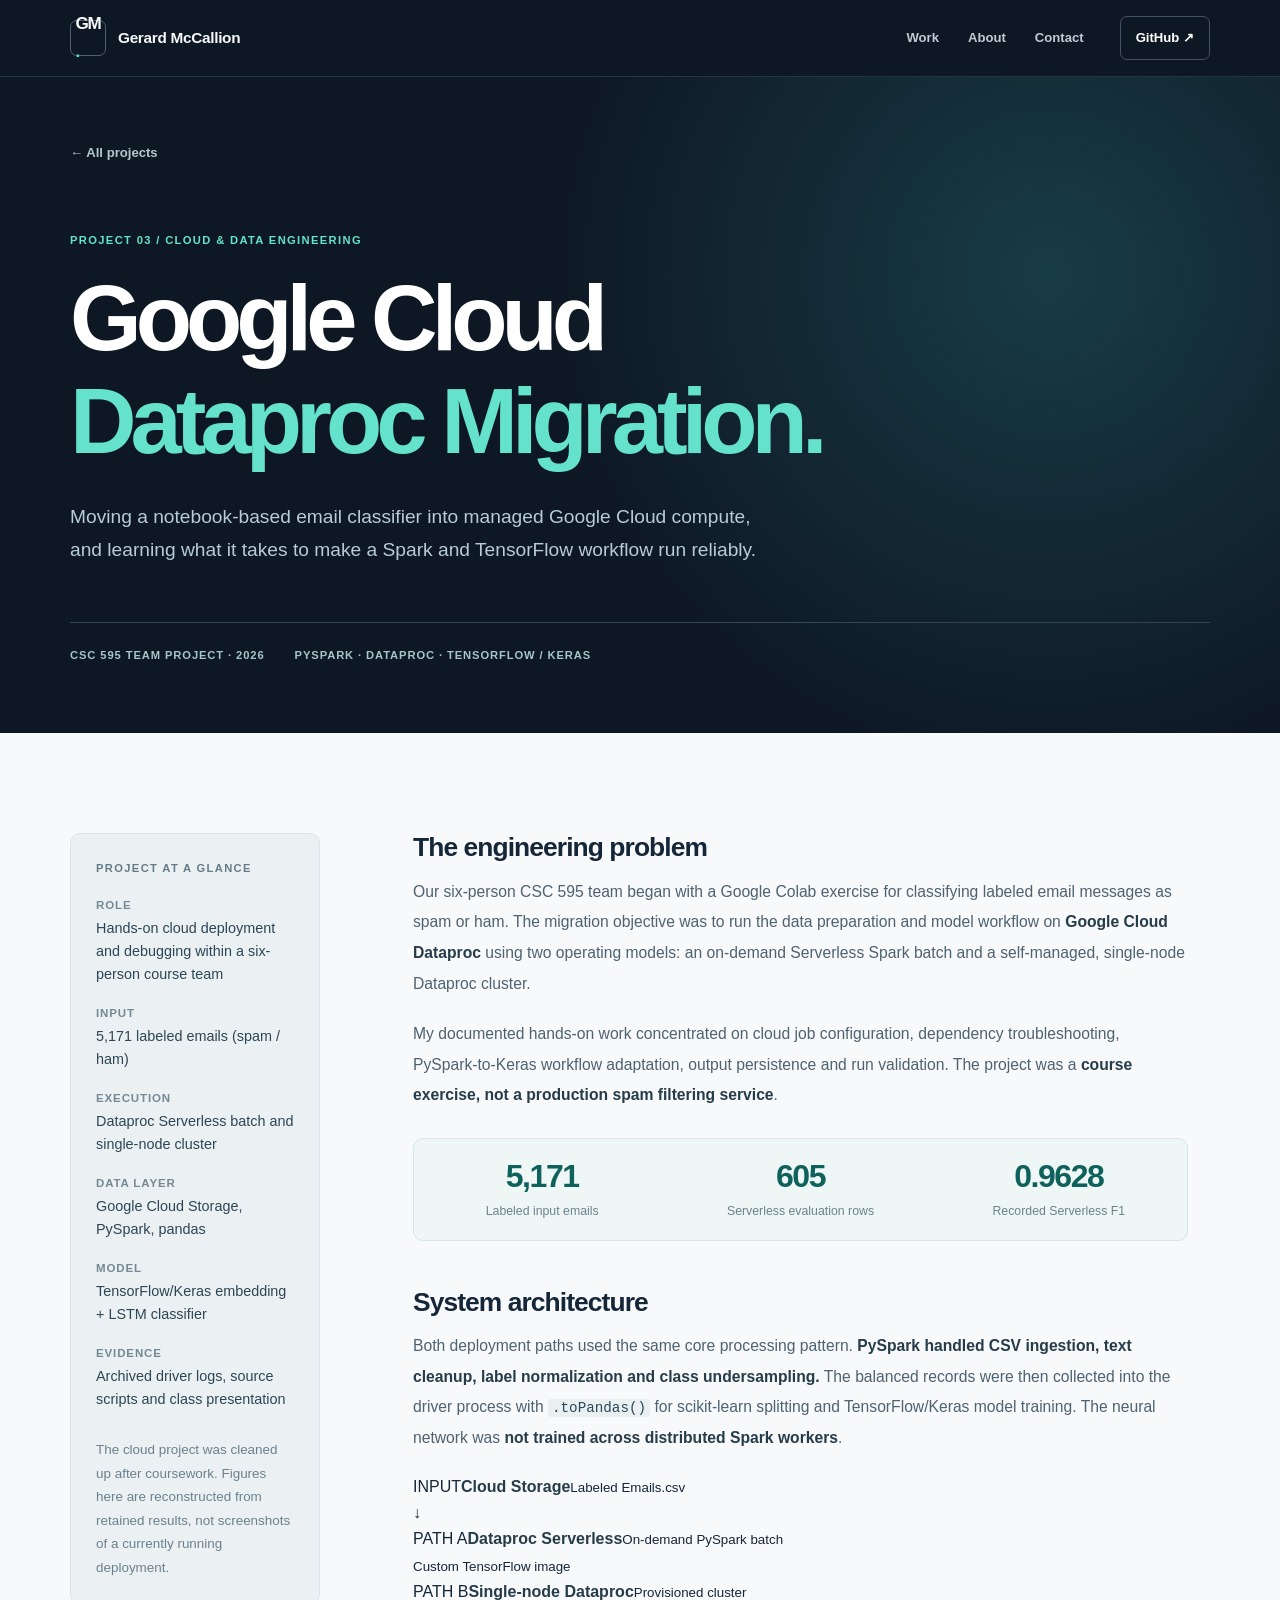
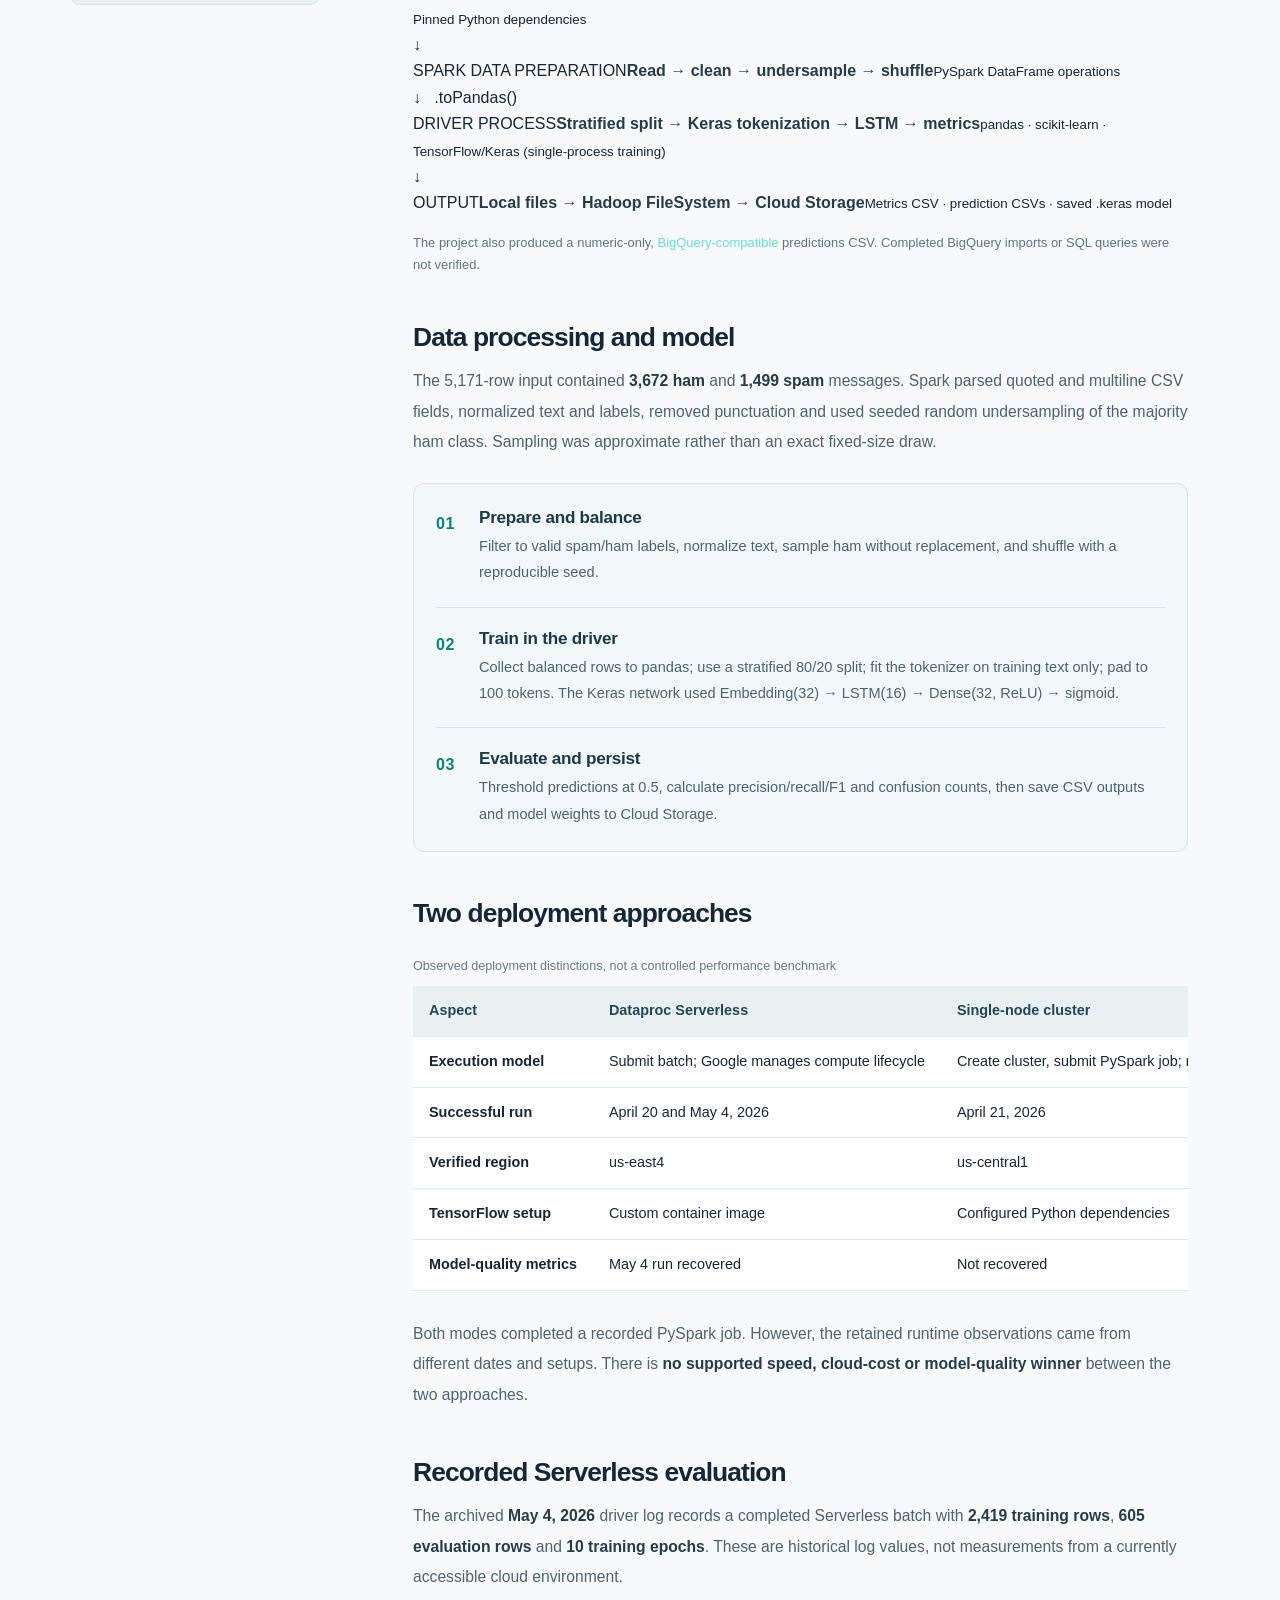
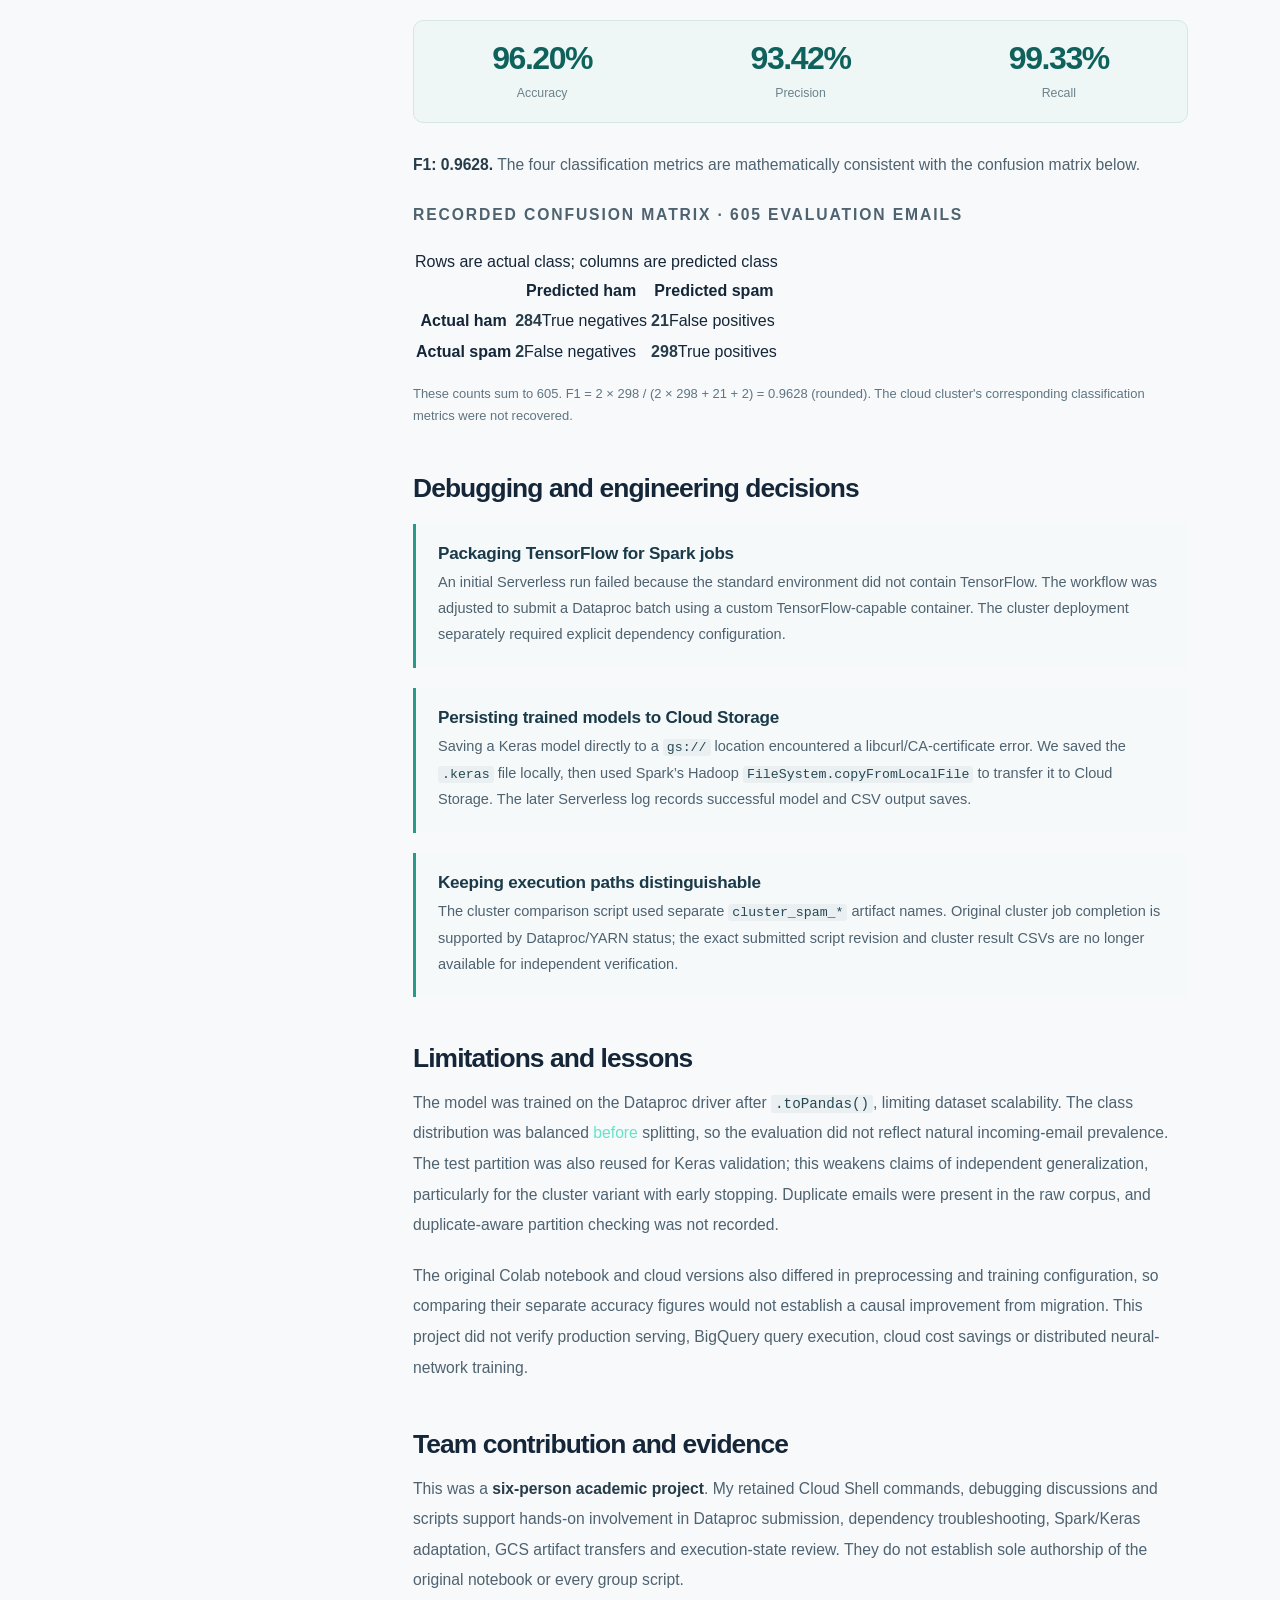
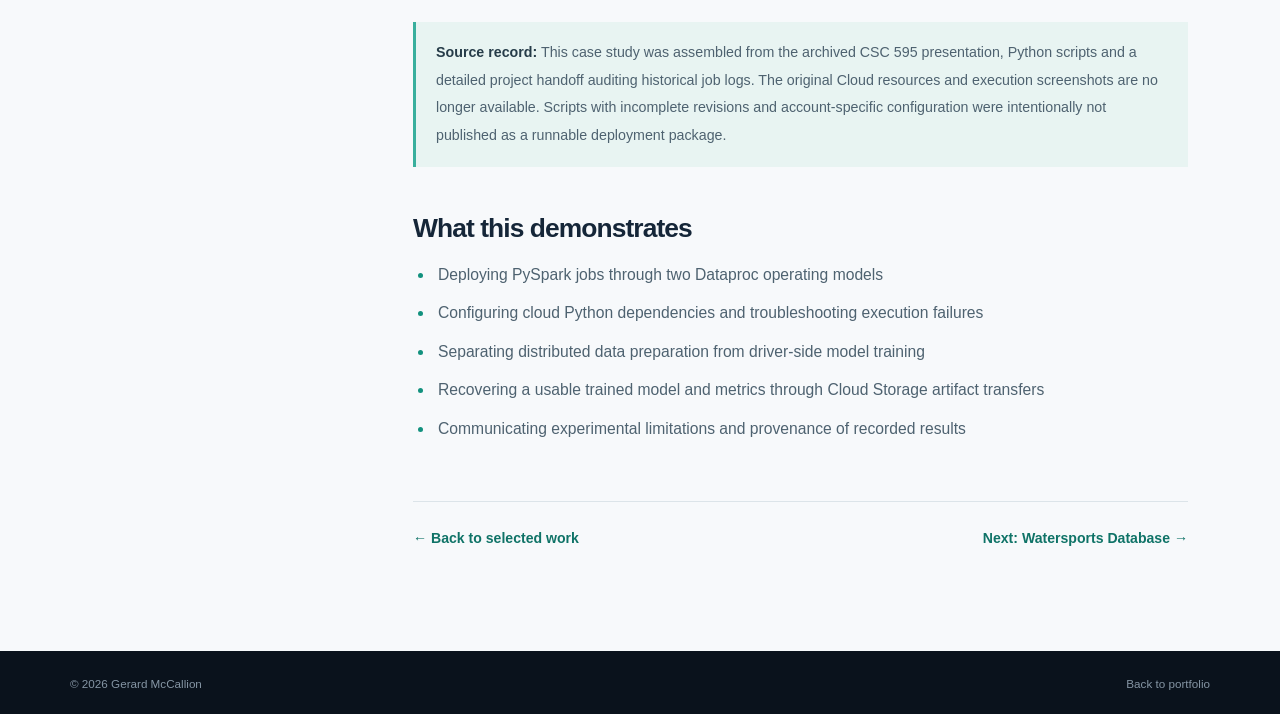
==== projects/cloud-dataproc.html @ 98f3eaf1 "Add source-grounded cloud-dataproc.html case study" ====
<!doctype html>
<html lang="en"><head><meta charset="utf-8"><meta name="viewport" content="width=device-width, initial-scale=1"><meta name="theme-color" content="#0e1724"><meta name="description" content="Case study: a six-person CSC 595 email spam classification workload migrated from Colab to Dataproc Serverless and a single-node cluster, with verified historical Serverless metrics."><title>Google Cloud Dataproc Migration | Gerard McCallion</title><link rel="icon" type="image/svg+xml" href="../assets/favicon.svg"><link rel="stylesheet" href="../assets/styles.css"><script src="../assets/main.js" defer></script></head>
<body class="case-study-page"><a class="skip-link" href="#main">Skip to main content</a><header class="site-header"><div class="wrap nav-inner"><a class="brand" href="../index.html"><span class="brand-mark">GM<span class="brand-dot">.</span></span><span>Gerard McCallion</span></a><nav class="primary-nav" aria-label="Main navigation"><a href="../index.html#work">Work</a><a href="../index.html#about">About</a><a href="../index.html#contact">Contact</a></nav><a class="header-github" href="https://github.com/Arpoaxis" target="_blank" rel="noopener noreferrer">GitHub ↗</a></div></header>
<main id="main"><section class="case-hero"><div class="wrap"><a class="back-link" href="../index.html#work">← All projects</a><p class="kicker kicker-light">PROJECT 03 / CLOUD & DATA ENGINEERING</p><h1>Google Cloud<br><em>Dataproc Migration.</em></h1><p class="case-lede">Moving a notebook-based email classifier into managed Google Cloud compute, and learning what it takes to make a Spark and TensorFlow workflow run reliably.</p><div class="case-header-meta"><span>CSC 595 TEAM PROJECT · 2026</span><span>PYSPARK · DATAPROC · TENSORFLOW / KERAS</span></div></div></section>
<section class="section case-body"><div class="wrap case-layout"><aside class="case-aside"><p class="mini-label">PROJECT AT A GLANCE</p><dl>
<dt>Role</dt><dd>Hands-on cloud deployment and debugging within a six-person course team</dd>
<dt>Input</dt><dd>5,171 labeled emails (spam / ham)</dd>
<dt>Execution</dt><dd>Dataproc Serverless batch and single-node cluster</dd>
<dt>Data layer</dt><dd>Google Cloud Storage, PySpark, pandas</dd>
<dt>Model</dt><dd>TensorFlow/Keras embedding + LSTM classifier</dd>
<dt>Evidence</dt><dd>Archived driver logs, source scripts and class presentation</dd>
</dl><p class="aside-note">The cloud project was cleaned up after coursework. Figures here are reconstructed from retained results, not screenshots of a currently running deployment.</p></aside>
<div class="case-content">
<h2>The engineering problem</h2>
<p>Our six-person CSC 595 team began with a Google Colab exercise for classifying labeled email messages as spam or ham. The migration objective was to run the data preparation and model workflow on <strong>Google Cloud Dataproc</strong> using two operating models: an on-demand Serverless Spark batch and a self-managed, single-node Dataproc cluster.</p>
<p>My documented hands-on work concentrated on cloud job configuration, dependency troubleshooting, PySpark-to-Keras workflow adaptation, output persistence and run validation. The project was a <strong>course exercise, not a production spam filtering service</strong>.</p>

<div class="stat-strip" aria-label="Dataset and recorded Serverless evaluation">
<div><strong>5,171</strong><span>Labeled input emails</span></div>
<div><strong>605</strong><span>Serverless evaluation rows</span></div>
<div><strong>0.9628</strong><span>Recorded Serverless F1</span></div></div>

<h2>System architecture</h2>
<p>Both deployment paths used the same core processing pattern. <strong>PySpark handled CSV ingestion, text cleanup, label normalization and class undersampling.</strong> The balanced records were then collected into the driver process with <code>.toPandas()</code> for scikit-learn splitting and TensorFlow/Keras model training. The neural network was <strong>not trained across distributed Spark workers</strong>.</p>
<div class="cloud-pipeline" aria-label="Cloud architecture: Google Cloud Storage input feeds either a Dataproc Serverless batch or a single-node cluster. Both perform Spark preprocessing, then collect data to the driver for pandas and Keras training. Results are saved locally and copied to Cloud Storage.">
<div class="cloud-stage"><span class="cloud-stage-tag">INPUT</span><strong>Cloud Storage</strong><small>Labeled Emails.csv</small></div>
<div class="cloud-arrow" aria-hidden="true">↓</div>
<div class="cloud-branches"><div class="cloud-stage"><span class="cloud-stage-tag">PATH A</span><strong>Dataproc Serverless</strong><small>On-demand PySpark batch<br>Custom TensorFlow image</small></div><div class="cloud-stage"><span class="cloud-stage-tag">PATH B</span><strong>Single-node Dataproc</strong><small>Provisioned cluster<br>Pinned Python dependencies</small></div></div>
<div class="cloud-arrow" aria-hidden="true">↓</div>
<div class="cloud-stage"><span class="cloud-stage-tag">SPARK DATA PREPARATION</span><strong>Read → clean → undersample → shuffle</strong><small>PySpark DataFrame operations</small></div>
<div class="cloud-arrow" aria-hidden="true">↓ &nbsp; .toPandas()</div>
<div class="cloud-stage cloud-stage-driver"><span class="cloud-stage-tag">DRIVER PROCESS</span><strong>Stratified split → Keras tokenization → LSTM → metrics</strong><small>pandas · scikit-learn · TensorFlow/Keras (single-process training)</small></div>
<div class="cloud-arrow" aria-hidden="true">↓</div>
<div class="cloud-stage"><span class="cloud-stage-tag">OUTPUT</span><strong>Local files → Hadoop FileSystem → Cloud Storage</strong><small>Metrics CSV · prediction CSVs · saved .keras model</small></div></div>
<p class="case-gallery-note">The project also produced a numeric-only, <em>BigQuery-compatible</em> predictions CSV. Completed BigQuery imports or SQL queries were not verified.</p>

<h2>Data processing and model</h2>
<p>The 5,171-row input contained <strong>3,672 ham</strong> and <strong>1,499 spam</strong> messages. Spark parsed quoted and multiline CSV fields, normalized text and labels, removed punctuation and used seeded random undersampling of the majority ham class. Sampling was approximate rather than an exact fixed-size draw.</p>
<div class="workflow-panel" aria-label="Implementation sequence">
<div class="workflow-step"><span class="workflow-index">01</span><div><h3>Prepare and balance</h3><p>Filter to valid spam/ham labels, normalize text, sample ham without replacement, and shuffle with a reproducible seed.</p></div></div>
<div class="workflow-step"><span class="workflow-index">02</span><div><h3>Train in the driver</h3><p>Collect balanced rows to pandas; use a stratified 80/20 split; fit the tokenizer on training text only; pad to 100 tokens. The Keras network used Embedding(32) → LSTM(16) → Dense(32, ReLU) → sigmoid.</p></div></div>
<div class="workflow-step"><span class="workflow-index">03</span><div><h3>Evaluate and persist</h3><p>Threshold predictions at 0.5, calculate precision/recall/F1 and confusion counts, then save CSV outputs and model weights to Cloud Storage.</p></div></div></div>

<h2>Two deployment approaches</h2>
<div class="simple-table-wrap"><table><caption>Observed deployment distinctions, not a controlled performance benchmark</caption><thead><tr><th scope="col">Aspect</th><th scope="col">Dataproc Serverless</th><th scope="col">Single-node cluster</th></tr></thead><tbody>
<tr><th scope="row">Execution model</th><td>Submit batch; Google manages compute lifecycle</td><td>Create cluster, submit PySpark job; manual lifecycle</td></tr>
<tr><th scope="row">Successful run</th><td>April 20 and May 4, 2026</td><td>April 21, 2026</td></tr>
<tr><th scope="row">Verified region</th><td>us-east4</td><td>us-central1</td></tr>
<tr><th scope="row">TensorFlow setup</th><td>Custom container image</td><td>Configured Python dependencies</td></tr>
<tr><th scope="row">Model-quality metrics</th><td>May 4 run recovered</td><td>Not recovered</td></tr>
</tbody></table></div>
<p>Both modes completed a recorded PySpark job. However, the retained runtime observations came from different dates and setups. There is <strong>no supported speed, cloud-cost or model-quality winner</strong> between the two approaches.</p>

<h2 id="results">Recorded Serverless evaluation</h2>
<p>The archived <strong>May 4, 2026</strong> driver log records a completed Serverless batch with <strong>2,419 training rows</strong>, <strong>605 evaluation rows</strong> and <strong>10 training epochs</strong>. These are historical log values, not measurements from a currently accessible cloud environment.</p>
<div class="stat-strip" aria-label="May 4 Serverless model classification results">
<div><strong>96.20%</strong><span>Accuracy</span></div><div><strong>93.42%</strong><span>Precision</span></div><div><strong>99.33%</strong><span>Recall</span></div></div>
<p><strong>F1: 0.9628.</strong> The four classification metrics are mathematically consistent with the confusion matrix below.</p>
<div class="confusion-panel"><div><p class="mini-label">RECORDED CONFUSION MATRIX · 605 EVALUATION EMAILS</p><table class="confusion-table"><caption>Rows are actual class; columns are predicted class</caption><thead><tr><th scope="col"></th><th scope="col">Predicted ham</th><th scope="col">Predicted spam</th></tr></thead><tbody><tr><th scope="row">Actual ham</th><td class="cm-correct"><strong>284</strong><span>True negatives</span></td><td class="cm-error"><strong>21</strong><span>False positives</span></td></tr><tr><th scope="row">Actual spam</th><td class="cm-error"><strong>2</strong><span>False negatives</span></td><td class="cm-correct"><strong>298</strong><span>True positives</span></td></tr></tbody></table></div><p class="case-gallery-note">These counts sum to 605. F1 = 2 × 298 / (2 × 298 + 21 + 2) = 0.9628 (rounded). The cloud cluster's corresponding classification metrics were not recovered.</p></div>

<h2>Debugging and engineering decisions</h2>
<div class="decision-block"><h3>Packaging TensorFlow for Spark jobs</h3><p>An initial Serverless run failed because the standard environment did not contain TensorFlow. The workflow was adjusted to submit a Dataproc batch using a custom TensorFlow-capable container. The cluster deployment separately required explicit dependency configuration.</p></div>
<div class="decision-block"><h3>Persisting trained models to Cloud Storage</h3><p>Saving a Keras model directly to a <code>gs://</code> location encountered a libcurl/CA-certificate error. We saved the <code>.keras</code> file locally, then used Spark’s Hadoop <code>FileSystem.copyFromLocalFile</code> to transfer it to Cloud Storage. The later Serverless log records successful model and CSV output saves.</p></div>
<div class="decision-block"><h3>Keeping execution paths distinguishable</h3><p>The cluster comparison script used separate <code>cluster_spam_*</code> artifact names. Original cluster job completion is supported by Dataproc/YARN status; the exact submitted script revision and cluster result CSVs are no longer available for independent verification.</p></div>

<h2>Limitations and lessons</h2>
<p>The model was trained on the Dataproc driver after <code>.toPandas()</code>, limiting dataset scalability. The class distribution was balanced <em>before</em> splitting, so the evaluation did not reflect natural incoming-email prevalence. The test partition was also reused for Keras validation; this weakens claims of independent generalization, particularly for the cluster variant with early stopping. Duplicate emails were present in the raw corpus, and duplicate-aware partition checking was not recorded.</p>
<p>The original Colab notebook and cloud versions also differed in preprocessing and training configuration, so comparing their separate accuracy figures would not establish a causal improvement from migration. This project did not verify production serving, BigQuery query execution, cloud cost savings or distributed neural-network training.</p>

<h2>Team contribution and evidence</h2>
<p>This was a <strong>six-person academic project</strong>. My retained Cloud Shell commands, debugging discussions and scripts support hands-on involvement in Dataproc submission, dependency troubleshooting, Spark/Keras adaptation, GCS artifact transfers and execution-state review. They do not establish sole authorship of the original notebook or every group script.</p>
<p class="editorial-note"><strong>Source record:</strong> This case study was assembled from the archived CSC 595 presentation, Python scripts and a detailed project handoff auditing historical job logs. The original Cloud resources and execution screenshots are no longer available. Scripts with incomplete revisions and account-specific configuration were intentionally not published as a runnable deployment package.</p>
<h2>What this demonstrates</h2><ul class="check-list"><li>Deploying PySpark jobs through two Dataproc operating models</li><li>Configuring cloud Python dependencies and troubleshooting execution failures</li><li>Separating distributed data preparation from driver-side model training</li><li>Recovering a usable trained model and metrics through Cloud Storage artifact transfers</li><li>Communicating experimental limitations and provenance of recorded results</li></ul>
<div class="case-bottom"><a href="../index.html#work" class="text-link">← Back to selected work</a><a href="watersports-database.html" class="text-link">Next: Watersports Database →</a></div>
</div></div></section></main><footer class="site-footer"><div class="wrap footer-inner"><span>© <span data-year>2026</span> Gerard McCallion</span><a href="../index.html">Back to portfolio</a></div></footer></body></html>
---- assets/styles.css ----
:root{--ink:#152638;--dark:#0e1724;--dark-2:#122235;--muted:#596878;--paper:#f7f9fb;--white:#fff;--line:#dce4e9;--mint:#64e2cb;--mint-dark:#0f816f;--cream:#edf2f4;--shadow:0 20px 60px rgba(18,35,53,.085)}
*{box-sizing:border-box}html{scroll-behavior:smooth;scroll-padding-top:78px}body{margin:0;color:var(--ink);background:var(--paper);font-family:Inter,"Segoe UI",Arial,sans-serif;font-size:16px;line-height:1.65;-webkit-font-smoothing:antialiased}a{color:inherit;text-decoration:none}a:hover{text-decoration:none}a:focus-visible,button:focus-visible{outline:3px solid #00a88b;outline-offset:4px}h1,h2,h3,p{margin-top:0}h1,h2,h3{letter-spacing:-.048em;line-height:1.12}h2{font-size:clamp(2.1rem,4vw,3.5rem)}h3{font-size:1.6rem}p{margin-bottom:1.25rem}strong{font-weight:690}em{font-style:normal;color:var(--mint)}.wrap{width:min(1140px,calc(100% - 64px));margin:0 auto}.skip-link{position:absolute;top:-80px;left:16px;padding:10px 16px;background:#fff;color:#111;z-index:100}.skip-link:focus{top:12px}.site-header{background:var(--dark);color:#f6f8fa;position:relative;z-index:10;border-bottom:1px solid #253448}.nav-inner{height:76px;display:flex;align-items:center;gap:36px;justify-content:space-between}.brand{font-size:.96rem;font-weight:700;letter-spacing:-.02em;display:inline-flex;align-items:center;gap:12px;white-space:nowrap}.brand-mark{font-size:1.07rem;font-weight:850;letter-spacing:-.07em;border:1px solid #506070;width:36px;height:36px;display:grid;place-content:center;border-radius:7px}.brand-dot{color:var(--mint)}.primary-nav{display:flex;align-items:center;gap:29px;margin-left:auto}.primary-nav a,.header-github{font-size:.82rem;font-weight:660;color:#c0ccd4;transition:color .18s}.primary-nav a:hover,.header-github:hover{color:var(--mint)}.header-github{border:1px solid #455366;padding:10px 15px;border-radius:7px;color:#fff}.header-github span{margin-left:8px}.hero{background:var(--dark);color:#f8fbfc;position:relative;overflow:hidden}.hero-grid{position:absolute;inset:0;opacity:.21;background-image:linear-gradient(to right,transparent calc(100% - 1px),#345168 1px),linear-gradient(to bottom,transparent calc(100% - 1px),#345168 1px);background-size:82px 82px;mask-image:linear-gradient(to right,transparent 7%,#000 85%);pointer-events:none}.hero:after{content:"";width:540px;height:540px;right:-220px;top:70px;position:absolute;border-radius:50%;background:radial-gradient(circle,rgba(45,137,140,.22),transparent 68%);pointer-events:none}.hero-content{padding:112px 0 100px;position:relative;z-index:1}.eyebrow,.kicker,.mini-label,.project-index,.card-meta,.visual-topline,.art-topbar,.now-panel-head,.case-header-meta{font-size:.7rem;font-weight:800;letter-spacing:.12em;text-transform:uppercase}.eyebrow{color:#a5d7d0;display:flex;align-items:center;gap:13px;letter-spacing:.105em}.status-pulse{background:var(--mint);border-radius:50%;width:7px;height:7px;box-shadow:0 0 0 5px #31544f}.hero h1{font-weight:760;font-size:clamp(3rem,6.2vw,6rem);line-height:1.03;letter-spacing:-.067em;max-width:930px;margin:25px 0 30px}.hero h1 em{font-weight:720}.hero-lede{font-size:clamp(1.05rem,1.5vw,1.22rem);line-height:1.8;color:#bfccd6;max-width:665px}.hero-actions{display:flex;gap:13px;flex-wrap:wrap;margin:33px 0 66px}.button{display:inline-flex;align-items:center;justify-content:center;gap:16px;border-radius:7px;padding:13px 21px;font-size:.89rem;font-weight:740;line-height:1.4;transition:transform .16s,background .16s}.button:hover{transform:translateY(-2px)}.button-primary{background:var(--mint);color:#0c2125}.button-primary:hover{background:#a6f7e7}.button-outline{border:1px solid #5a6978;color:#f1f6f8}.button-outline:hover{background:#20344a}.button-dark{background:var(--dark-2);color:#fff;font-size:.81rem;justify-content:center}.hero-meta{display:flex;flex-wrap:wrap;align-items:center;gap:22px;font-size:.82rem;color:#a8b7c3}.hero-meta strong{color:#f6f8fa}.meta-divider{display:block;width:1px;height:17px;background:#526578}.hero-edge{height:48px;border-top:1px solid #273749;color:#738695;display:flex;align-items:center;justify-content:space-between;padding:0 max(32px,calc((100% - 1140px)/2));font-size:.61rem;font-weight:790;letter-spacing:.17em}.section{padding:100px 0}.work-section{background:var(--paper)}.section-head{display:flex;align-items:end;gap:64px;justify-content:space-between;margin-bottom:35px}.kicker{color:#178876;margin-bottom:17px}.section-head h2,.about-layout h2,.now-layout h2{margin:0}.section-intro{max-width:350px;color:var(--muted);margin:0 0 7px;line-height:1.8;font-size:.95rem}.featured-project{display:grid;grid-template-columns:.97fr 1.03fr;border:1px solid var(--line);border-radius:14px;overflow:hidden;background:#fff;box-shadow:var(--shadow);margin-bottom:24px}.featured-visual{position:relative;min-height:420px;background:#152d3d;overflow:hidden;color:#e7f7f5;background-image:radial-gradient(circle at 45% 51%,rgba(38,128,133,.22),transparent 45%),linear-gradient(130deg,#15374a,#101e2d 75%)}.featured-visual:after{content:"";position:absolute;inset:0;pointer-events:none;opacity:.12;background-image:linear-gradient(#70b6c6 1px,transparent 1px),linear-gradient(90deg,#70b6c6 1px,transparent 1px);background-size:40px 40px}.visual-topline{position:absolute;z-index:2;top:27px;left:30px;right:30px;display:flex;justify-content:space-between;color:#8cb3be}.solar-graphic{position:absolute;inset:60px 10px 70px;display:flex;justify-content:center;align-items:center}.sun-disc{height:175px;width:175px;position:relative;z-index:3;border-radius:50%;background:radial-gradient(circle at 42% 40%,#d5fff4,#62ddd1 24%,#1e8f9b 57%,#154a61 100%);box-shadow:0 0 35px #2faaaa85,0 0 110px #3dc8c644,inset -13px -15px 25px #12445b}.sun-disc:before,.sun-disc:after{content:"";position:absolute;inset:20px;border-radius:50%;border:2px solid #a6ffe660;transform:rotate(42deg) scaleX(.77)}.sun-disc:after{inset:35px;transform:rotate(-40deg) scaleX(.58);border-width:3px}.solar-halo{position:absolute;border-radius:50%;border:1px solid #5095a380}.halo-outer{width:330px;height:330px}.halo-inner{width:265px;height:265px;border-style:dashed;animation:spin 60s linear infinite}.orbit-label{position:absolute;z-index:4;font-size:.7rem;letter-spacing:.11em;color:#b6dbdf;border:1px solid #446f7d;padding:5px 9px;background:#18394b;border-radius:4px}.orbit-label.one{transform:translate(-146px,-101px)}.orbit-label.two{transform:translate(142px,102px)}@keyframes spin{to{transform:rotate(360deg)}}.visual-pipeline{position:absolute;z-index:2;bottom:28px;left:25px;right:25px;display:flex;align-items:center;justify-content:center;gap:10px;font-size:.68rem;color:#e9f9f4;white-space:nowrap}.visual-pipeline span:not(.pipe-arrow){border:1px solid #3c6c76;background:#193b4c;padding:7px 10px;border-radius:4px}.pipe-arrow{color:#76dacd}.featured-copy{padding:55px 49px;align-self:center}.project-index{display:flex;justify-content:space-between;gap:20px;color:#187f70;letter-spacing:.08em}.project-index span{color:#8393a0;white-space:nowrap}.featured-copy h3{font-size:clamp(2rem,3vw,2.7rem);margin:23px 0}.featured-copy>p:not(.project-index){color:var(--muted);line-height:1.85;font-size:.98rem}.chip-row{display:flex;flex-wrap:wrap;gap:8px;margin:20px 0 28px}.chip-row span,.skill-list span{border:1px solid #d9e4e8;background:#f6f9fa;border-radius:5px;font-size:.72rem;font-weight:700;padding:6px 10px;color:#476071}.project-links{display:flex;align-items:center;gap:24px;flex-wrap:wrap}.text-link{color:#0f7367;font-size:.88rem;font-weight:790;white-space:normal}.text-link:hover,.quiet-link:hover{text-decoration:underline;text-underline-offset:4px}.quiet-link{font-size:.85rem;color:#506c7b;font-weight:650}.project-grid{display:grid;grid-template-columns:1fr 1fr;gap:24px}.project-card{min-width:0;display:flex;flex-direction:column;background:#fff;border:1px solid var(--line);border-radius:14px;overflow:hidden;box-shadow:0 8px 35px #15263808}.project-visual{height:250px;position:relative;overflow:hidden}.restaurant-art{background:#253d4c}.cloud-art{background:#183e48}.project-visual:after{content:"";position:absolute;inset:0;pointer-events:none;opacity:.13;background-image:linear-gradient(#e4f2f5 1px,transparent 1px),linear-gradient(90deg,#e4f2f5 1px,transparent 1px);background-size:30px 30px}.art-topbar{position:absolute;top:15px;left:22px;right:20px;display:flex;align-items:center;gap:5px;color:#b2dbdb}.art-topbar i{width:6px;height:6px;background:#668e92;border-radius:50%}.art-topbar span{margin-left:auto}.booking-art-body{position:absolute;left:18%;right:18%;top:64px;bottom:27px;background:#d6e5e5;border:1px solid #accacb;box-shadow:0 20px 50px #04162260;border-radius:6px;display:flex;padding:12px;gap:13px;transform:perspective(700px) rotateX(5deg)}.booking-sidebar{width:22%;border-right:1px solid #b1cac9;display:flex;flex-direction:column;gap:12px;padding-right:9px;padding-top:10px}.booking-sidebar b{height:7px;background:#95bbba;border-radius:2px}.booking-sidebar b:nth-child(2){width:60%}.booking-sidebar b:nth-child(3){width:80%}.booking-sidebar b:nth-child(4){width:65%}.floor-art{flex:1;display:grid;grid-template-columns:1fr 1fr;align-items:center;justify-items:center;gap:6px;padding:8px}.floor-table{border:5px solid #4f8c8c;width:38px;height:38px;border-radius:50%;background:#e6eeee}.floor-table.wide{border-radius:9px;width:54px;height:28px}.booking-lines{display:flex;flex-direction:column;gap:15px;width:20%;padding-top:11px}.booking-lines b{height:13px;border-radius:4px;background:#a6c2bf}.booking-lines b:nth-child(2){background:#73afa4}.cloud-flow{height:100%;display:flex;align-items:center;justify-content:center;gap:19px;padding:50px 30px 10px}.cloud-node{z-index:1;position:relative;background:#15303e;border:1px solid #71b5ba;border-radius:10px;width:100px;height:105px;display:flex;align-items:center;justify-content:center;flex-direction:column;box-shadow:0 0 35px #53c7bf22;color:#bdf6ec}.cloud-node.big-node{background:#27636a;width:125px;height:125px;border-color:#76e5d2}.node-glyph{font-size:2rem;line-height:1.2}.cloud-node small{font-size:.58rem;font-weight:850;letter-spacing:.12em;margin-top:9px}.line-arrow{color:#83dcce;font-size:1.7rem}.card-body{padding:27px 30px 33px;display:flex;flex-direction:column;align-items:flex-start;flex:1}.card-meta{color:#5d8591;display:flex;gap:16px;letter-spacing:.09em}.card-meta span+span{color:#8e9fa8}.card-body h3{margin:18px 0 13px;font-size:1.6rem}.card-body p{color:var(--muted);font-size:.91rem;line-height:1.8;flex:1}.card-body .chip-row{margin:13px 0 25px}.note-link{font-size:.85rem;font-weight:680;color:#718791}.about-section{background:#ebf0f2}.about-layout{display:grid;grid-template-columns:1fr 1fr;gap:90px}.about-layout h2{max-width:510px}.about-text{color:#42576a;line-height:1.95}.about-text p{margin-bottom:21px}.skills-block{margin-top:28px;border-top:1px solid #cdd9df;padding-top:27px}.mini-label{color:#657b87;margin:0 0 18px}.skill-list{display:flex;gap:8px;flex-wrap:wrap}.skill-list span{background:#f8fbfc}.now-section{background:#fff}.now-layout{display:grid;grid-template-columns:1fr 1fr;gap:110px;align-items:center}.now-layout h2{max-width:500px}.now-layout p:not(.kicker){color:var(--muted);line-height:1.9;max-width:530px;margin-top:27px}.fine-print{font-size:.86rem!important;color:#788794!important;border-left:3px solid #96ded0;padding-left:16px}.now-panel{background:#112436;color:#fff;border-radius:15px;padding:31px 34px 35px;min-height:380px;box-shadow:0 20px 65px #12253622;position:relative;overflow:hidden}.now-panel:after{content:"";position:absolute;inset:0;opacity:.1;background-image:linear-gradient(#bdd4e9 1px,transparent 1px),linear-gradient(90deg,#bdd4e9 1px,transparent 1px);background-size:27px 27px;pointer-events:none}.now-panel-head{display:flex;align-items:center;gap:10px;color:#a7d9d3;position:relative;z-index:2}.light-dot{width:7px;height:7px;background:var(--mint);border-radius:50%}.now-panel h3,.now-panel p{position:relative;z-index:2}.now-panel h3{font-size:1.45rem;margin-bottom:10px}.now-panel p{color:#adc0cb!important;margin:0!important;font-size:.86rem;line-height:1.7!important}.circuit-illustration{height:188px;position:relative;display:grid;place-items:center}.circuit-chip{width:110px;height:87px;border:2px solid #75cabb;border-radius:7px;display:grid;place-items:center;position:relative;z-index:2;background:#184052;box-shadow:0 0 40px #50c5c622}.circuit-chip:before,.circuit-chip:after{content:"";height:105px;width:140px;position:absolute;inset:-11px -16px;border-top:4px dotted #417978;border-bottom:4px dotted #417978}.chip-core{font-size:1.5rem;font-weight:770;color:#d3f6ef;letter-spacing:-.04em}.circuit-line{position:absolute;background:#3c8f92;height:1px;width:120px;z-index:1}.circuit-line.l1{transform:translate(-120px,-30px)}.circuit-line.l2{transform:translate(120px,30px)}.circuit-line.l3{transform:translate(120px,-30px)}.circuit-line.l4{transform:translate(-120px,30px)}.contact-section{background:#0e1724;color:#f7faf9;padding:84px 0}.contact-layout{display:grid;grid-template-columns:1.2fr .8fr;gap:80px;align-items:center}.kicker-light{color:var(--mint)}.contact-layout h2{font-size:clamp(2.1rem,3.6vw,3rem);margin:0 0 16px}.contact-layout p:not(.kicker){color:#b9c9d2;max-width:480px}.contact-links{display:grid}.contact-links a{border-bottom:1px solid #314355;display:flex;justify-content:space-between;align-items:center;padding:15px 0;font-size:1.03rem;font-weight:720}.contact-links a:hover{color:var(--mint)}.site-footer{background:#0a121c;color:#8595a4;font-size:.73rem;padding:23px 0}.footer-inner{display:flex;justify-content:space-between;gap:20px;flex-wrap:wrap}.site-footer a:hover{text-decoration:underline}.case-hero{background:radial-gradient(circle at 82% 30%,#183c45 0%,#0e1724 45%);color:#fff;padding:62px 0 69px}.back-link{font-size:.82rem;color:#b4c8cb;font-weight:700;display:inline-block;margin-bottom:67px}.back-link:hover{color:var(--mint)}.case-hero h1{font-size:clamp(3rem,7.2vw,6rem);letter-spacing:-.065em;margin:18px 0 26px}.case-lede{font-size:1.2rem;line-height:1.75;color:#b8ccd4;max-width:710px;margin-bottom:55px}.case-header-meta{border-top:1px solid #334651;padding-top:23px;display:flex;flex-wrap:wrap;gap:30px;color:#a5c6c8;letter-spacing:.08em}.case-header-meta a{color:#8cf3df}.case-body{background:var(--paper)}.case-layout{display:grid;grid-template-columns:250px minmax(0,1fr);gap:93px;align-items:start}.case-aside{position:sticky;top:30px;background:#ebf1f3;border:1px solid var(--line);border-radius:10px;padding:25px}.case-aside dl{margin:0 0 27px}.case-aside dt{color:#748994;font-size:.72rem;font-weight:770;text-transform:uppercase;letter-spacing:.075em;margin-top:18px}.case-aside dd{margin:2px 0 0;font-size:.9rem;color:#2d4554;line-height:1.6}.case-aside .button{width:100%}.aside-note{font-size:.84rem;line-height:1.75;color:#6b808c;margin:0}.case-content{max-width:775px}.case-content h2{font-size:1.65rem;letter-spacing:-.035em;margin:0 0 14px}.case-content h2:not(:first-child){margin-top:47px}.case-content p,.case-content li{line-height:1.95;color:#4e6270;font-size:.98rem}.case-content strong{color:#263c49}.stat-strip{display:grid;grid-template-columns:repeat(3,1fr);gap:12px;border:1px solid #d7e5e8;border-radius:10px;padding:18px 5px;margin:27px 0;background:#eef6f6}.stat-strip>div{text-align:center}.stat-strip strong{display:block;color:#0f625c;font-size:2rem;letter-spacing:-.045em;line-height:1.2}.stat-strip span{display:block;color:#6c828b;font-size:.77rem;margin-top:6px}.simple-table-wrap{max-width:100%;overflow-x:auto;margin:28px 0}.simple-table-wrap table{border-collapse:collapse;width:100%;font-size:.9rem;background:white}.simple-table-wrap caption{text-align:left;color:#657b87;font-size:.79rem;margin-bottom:9px}.simple-table-wrap th,.simple-table-wrap td{text-align:left;padding:13px 16px;border-bottom:1px solid #dfe8ec;white-space:nowrap}.simple-table-wrap thead{background:#e8f0f1;color:#234658}.architecture{background:#12293a;color:#fff;border-radius:9px;padding:25px;margin:27px 0}.architecture-title{font-size:.69rem;font-weight:800;letter-spacing:.12em;color:#9fd8d0}.architecture-title small{font-size:.62rem;color:#7d999b;margin-left:5px}.arch-row{display:flex;gap:13px;align-items:center;justify-content:space-between;margin-top:22px}.arch-row>span{flex:1;min-width:0;border:1px solid #437078;background:#1c3b4b;border-radius:5px;text-align:center;padding:15px 4px;font-size:.8rem;font-weight:800;line-height:1.5}.arch-row small{font-weight:500;color:#b1d7d8}.arch-row>b{color:var(--mint)}.editorial-note{margin:26px 0;padding:17px 20px;border-left:3px solid #39af9d;background:#e8f4f2;font-size:.89rem!important}.check-list{padding-left:21px}.check-list li{padding-left:4px;margin:8px 0}.check-list li::marker{color:#12917e}.case-bottom{border-top:1px solid var(--line);margin-top:57px;padding-top:25px;display:flex;justify-content:space-between;flex-wrap:wrap;gap:16px}.hidden-bad-link{display:none}
@media(max-width:960px){.featured-project{grid-template-columns:1fr}.featured-visual{min-height:360px}.featured-copy{padding:36px}.about-layout,.now-layout{gap:45px}.case-layout{gap:40px;grid-template-columns:220px 1fr}.contact-layout{gap:40px}}
@media(max-width:700px){.wrap{width:min(100% - 36px,1140px)}.nav-inner{height:auto;min-height:70px;gap:10px;flex-wrap:wrap;padding:10px 0}.brand{font-size:.87rem}.brand-mark{width:32px;height:32px;font-size:.95rem}.primary-nav{order:3;width:100%;justify-content:space-around;margin:0;padding:8px 0 3px;gap:12px}.primary-nav a{font-size:.75rem}.header-github{padding:8px;font-size:.75rem}.hero-content{padding:70px 0 72px}.hero h1{font-size:clamp(2.85rem,11vw,4.7rem);margin-top:26px}.hero-meta{gap:9px;flex-direction:column;align-items:flex-start}.meta-divider{display:none}.hero-actions{margin-bottom:44px}.hero-edge{padding:0 18px}.section{padding:66px 0}.section-head{align-items:start;flex-direction:column;gap:13px}.project-grid,.about-layout,.now-layout,.contact-layout{grid-template-columns:1fr;gap:30px}.project-visual{height:230px}.featured-copy{padding:27px}.project-index{flex-direction:column;gap:7px}.solar-halo.halo-outer{width:295px;height:295px}.solar-halo.halo-inner{width:240px;height:240px}.sun-disc{height:150px;width:150px}.visual-pipeline{gap:5px;font-size:.57rem;left:8px;right:8px}.visual-pipeline span:not(.pipe-arrow){padding:6px 6px}.card-body{padding:24px}.now-panel{min-height:350px}.contact-section{padding:63px 0}.contact-links{margin-top:7px}.case-hero{padding:37px 0 50px}.back-link{margin-bottom:48px}.case-lede{font-size:1.08rem}.case-layout{grid-template-columns:1fr}.case-aside{position:static}.stat-strip strong{font-size:1.7rem}.case-content h2:not(:first-child){margin-top:34px}.arch-row{gap:5px}.arch-row>span{font-size:.63rem;padding:10px 2px}.arch-row>b{font-size:.75rem}.architecture{padding:17px}.case-body{padding-top:50px}}
@media(max-width:420px){.header-github{display:none}.cloud-flow{gap:10px;padding-left:10px;padding-right:10px}.cloud-node{width:79px;height:90px}.cloud-node.big-node{width:100px;height:105px}.sun-disc{width:138px;height:138px}.visual-pipeline{font-size:.53rem}.hero h1{font-size:2.7rem}}
@media(prefers-reduced-motion:reduce){html{scroll-behavior:auto}*,*:before,*:after{animation-duration:.01ms!important;transition-duration:.01ms!important}}

/* Accessible, data-derived result figures on the solar-flare case study */
.results-figure{margin:26px 0 32px}
.results-figure a{display:block}
.results-figure img{display:block;width:100%;height:auto;border:1px solid #d7e5e8;border-radius:10px;background:#f5fafb}
.results-figure figcaption{font-size:.81rem;line-height:1.65;color:#607787;margin-top:9px}
.results-figure figcaption a{display:inline;color:#0f625c;font-weight:650;text-decoration:underline;text-underline-offset:2px}
.results-figure a:focus-visible img{outline:3px solid #098878;outline-offset:3px}

/* Source-grounded restaurant system case study */
.workflow-panel{border:1px solid #d7e5e8;border-radius:11px;background:#f2f8f9;margin:25px 0;padding:3px 22px}
.workflow-step{display:flex;align-items:flex-start;gap:18px;padding:21px 0;border-bottom:1px solid #d7e5e8}
.workflow-step:last-child{border-bottom:0}
.workflow-index{color:#0a8375;font-size:1rem;font-weight:800;letter-spacing:.04em;flex:0 0 25px;margin-top:3px}
.case-content .workflow-step h3,.case-content .decision-block h3{font-size:1.07rem;letter-spacing:-.015em;margin:0 0 6px;color:#1b3a49}
.case-content .workflow-step p,.case-content .decision-block p{margin:0;font-size:.91rem;line-height:1.8}
.schema-panel{border:1px solid #d7e5e8;border-radius:10px;padding:22px;background:#f2f8f9;margin:24px 0 0}
.schema-group{display:flex;align-items:center;gap:10px;margin-bottom:15px}
.schema-group:last-child{margin-bottom:0}
.schema-group>div{flex:1;min-width:0;border:1px solid #bcd1d7;border-radius:7px;background:#fff;padding:11px}
.schema-group strong{display:block;color:#1f4656;font-size:.83rem}
.schema-group span{display:block;color:#65818d;font-size:.71rem;overflow-wrap:anywhere;margin-top:3px}
.schema-group>b{font-size:1.05rem;color:#0f8379;flex:0 0 14px;text-align:center}
.case-content .schema-caption{font-size:.8rem;color:#66808c;margin-top:8px}
.decision-block{padding:20px 22px;background:#f6f9fa;border-left:3px solid #289a8c;margin:20px 0}
.case-content code{background:#eaf0f2;border-radius:3px;padding:1px 4px;color:#264854;font-size:.91em;overflow-wrap:anywhere}
@media(max-width:700px){.workflow-panel{padding:3px 14px}.workflow-step{gap:10px}.schema-panel{padding:12px}.schema-group{gap:5px}.schema-group>div{padding:7px}.schema-group strong{font-size:.73rem}.schema-group span{font-size:.61rem}.schema-group>b{flex-basis:8px;font-size:.85rem}.decision-block{padding:15px}}

/* Real application screenshots — preserve each image's native proportions.
   Avoid applying max-height to responsive <img>: it letterboxes portrait images
   in some browsers and makes image widths inconsistent inside the gallery. */
.case-screenshot-section{margin:44px 0}
.case-screenshot-grid{display:grid;grid-template-columns:minmax(0,1fr);gap:28px;margin:26px 0}
.case-screenshot{min-width:0;margin:0;border:1px solid #d7e5e8;border-radius:12px;background:#fff;overflow:hidden;box-shadow:0 5px 18px rgba(22,52,70,.055)}
.case-screenshot>a:first-child{display:block;background:#fff;line-height:0}
.case-screenshot img{display:block;width:100%;max-width:100%;height:auto;max-height:none;object-fit:initial;border-radius:0;margin:0;background:#fff}
.case-screenshot figcaption{border-top:1px solid #d7e5e8;padding:18px 21px 20px;margin:0;font-size:.89rem;line-height:1.7;color:#4b6471}
.case-screenshot figcaption strong{color:#1b3a49}
.case-screenshot figcaption a{white-space:nowrap;color:#0c7069;font-weight:700;text-decoration:underline;text-underline-offset:2px}
.case-screenshot a:focus-visible{outline:3px solid #098878;outline-offset:-3px}
.case-content .case-gallery-note{font-size:.81rem;line-height:1.7;color:#5f7582;margin:15px 0 24px}
@media(max-width:650px){.case-screenshot-grid{gap:20px}.case-screenshot figcaption{padding:14px 15px 17px}}

/* Real SDOBenchmark sequences. Keep the gallery inside the text column.
   Intrinsic 1290px PNG widths must not force the CSS grid wider. */
.case-study-page .case-layout > .case-content{min-width:0;width:100%;max-width:775px}
.case-content .solar-sample-section{margin:42px 0 45px;min-width:0;width:100%;max-width:100%}
.solar-sample-gallery{display:grid;grid-template-columns:minmax(0,1fr);gap:24px;margin:24px 0;width:100%;max-width:100%;min-width:0}
.solar-sample-figure{margin:0;border:1px solid #d3e2e8;border-radius:12px;background:#fff;overflow:hidden;min-width:0;max-width:100%;width:100%;box-shadow:0 5px 19px rgba(20,55,72,.05)}
.solar-sample-figure>a:first-child{display:block;line-height:0;max-width:100%;overflow:hidden}
.solar-sample-figure img{display:block;width:100%;max-width:100%;min-width:0;height:auto;max-height:none;object-fit:contain;margin:0}
.solar-sample-figure figcaption{border-top:1px solid #dce6eb;padding:15px 19px 18px;color:#486272;font-size:.85rem;line-height:1.75;overflow-wrap:anywhere}
.solar-sample-figure figcaption strong{color:#213f4c}
.solar-sample-figure figcaption a{color:#08766e;font-weight:700;text-decoration:underline;text-underline-offset:2px}
.solar-sample-figure a:focus-visible{outline:3px solid #098878;outline-offset:-3px}
.case-content .solar-image-note{border-left:3px solid #94b5c2;background:#f1f7f9;padding:15px 18px;font-size:.84rem;line-height:1.75;color:#4b6471;margin:13px 0 28px;overflow-wrap:anywhere}
@media(max-width:650px){.solar-sample-gallery{gap:18px}.solar-sample-figure figcaption{padding:13px 15px}}
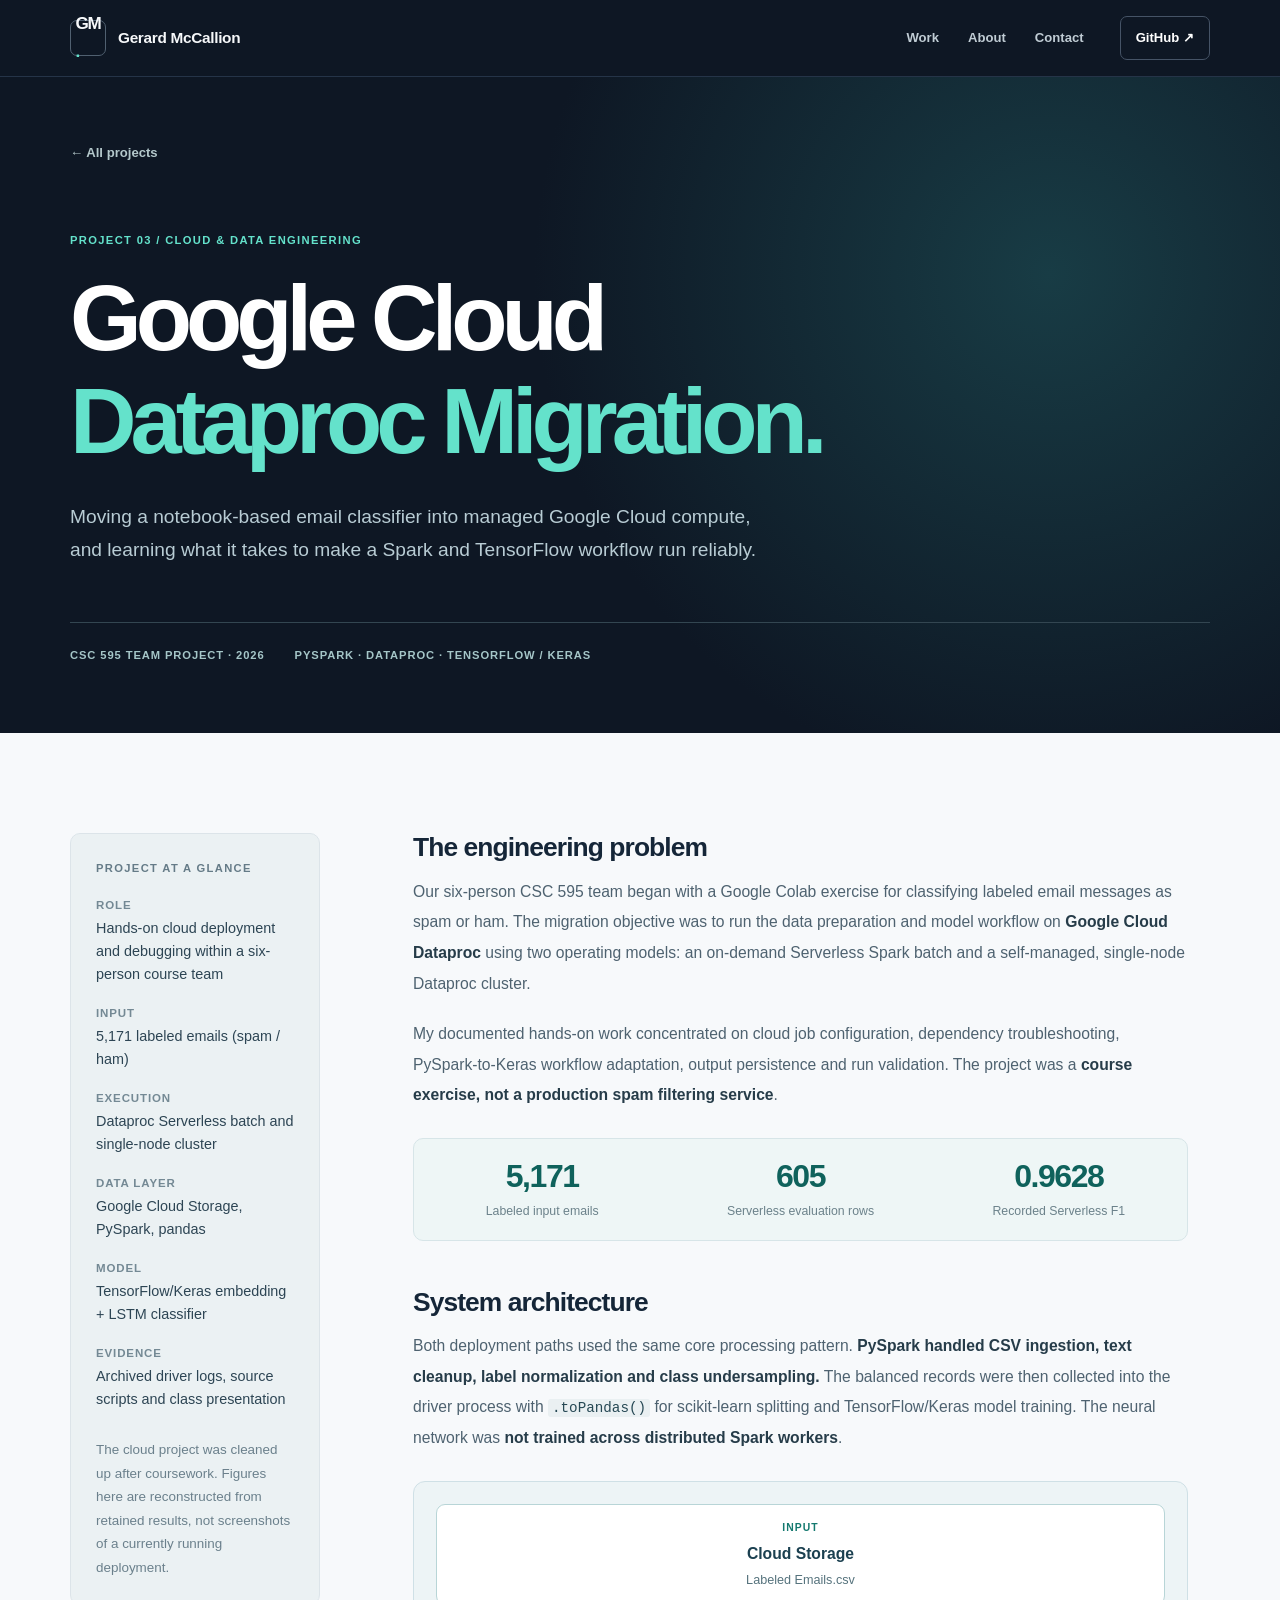
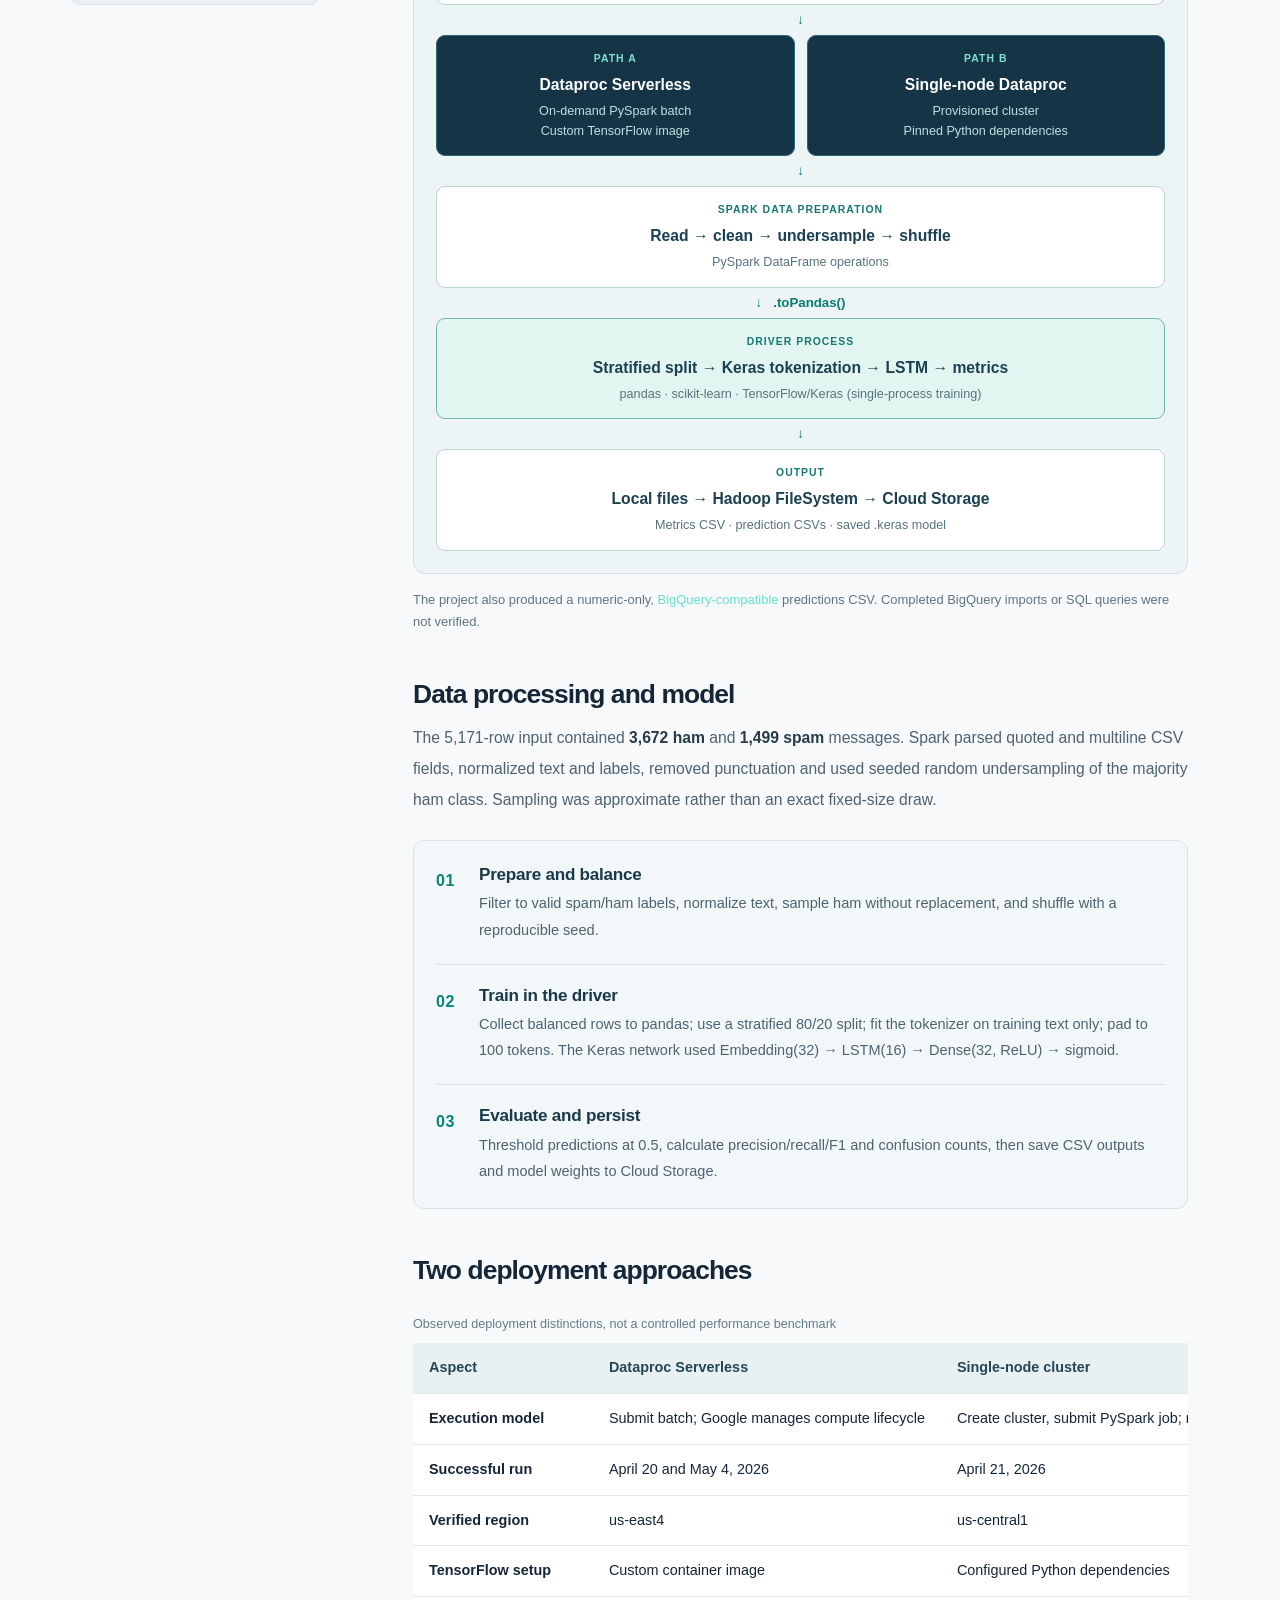
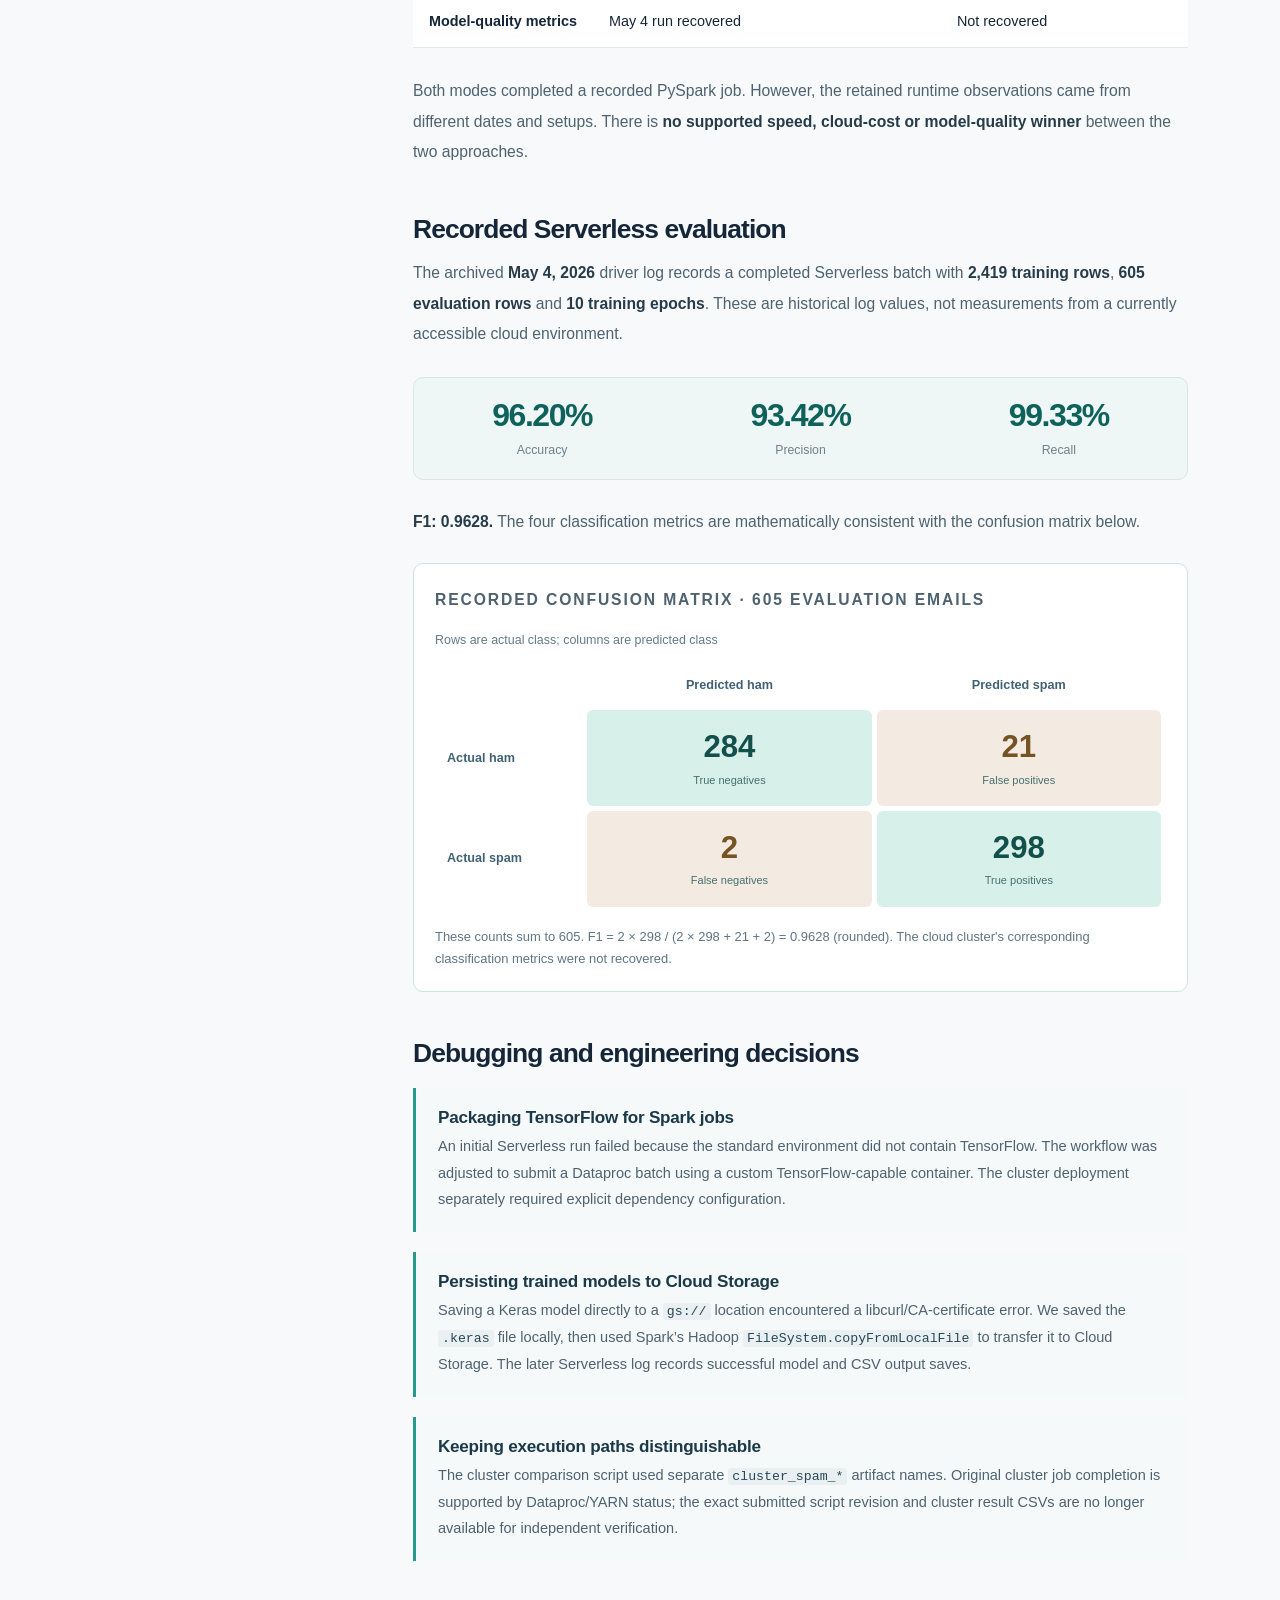
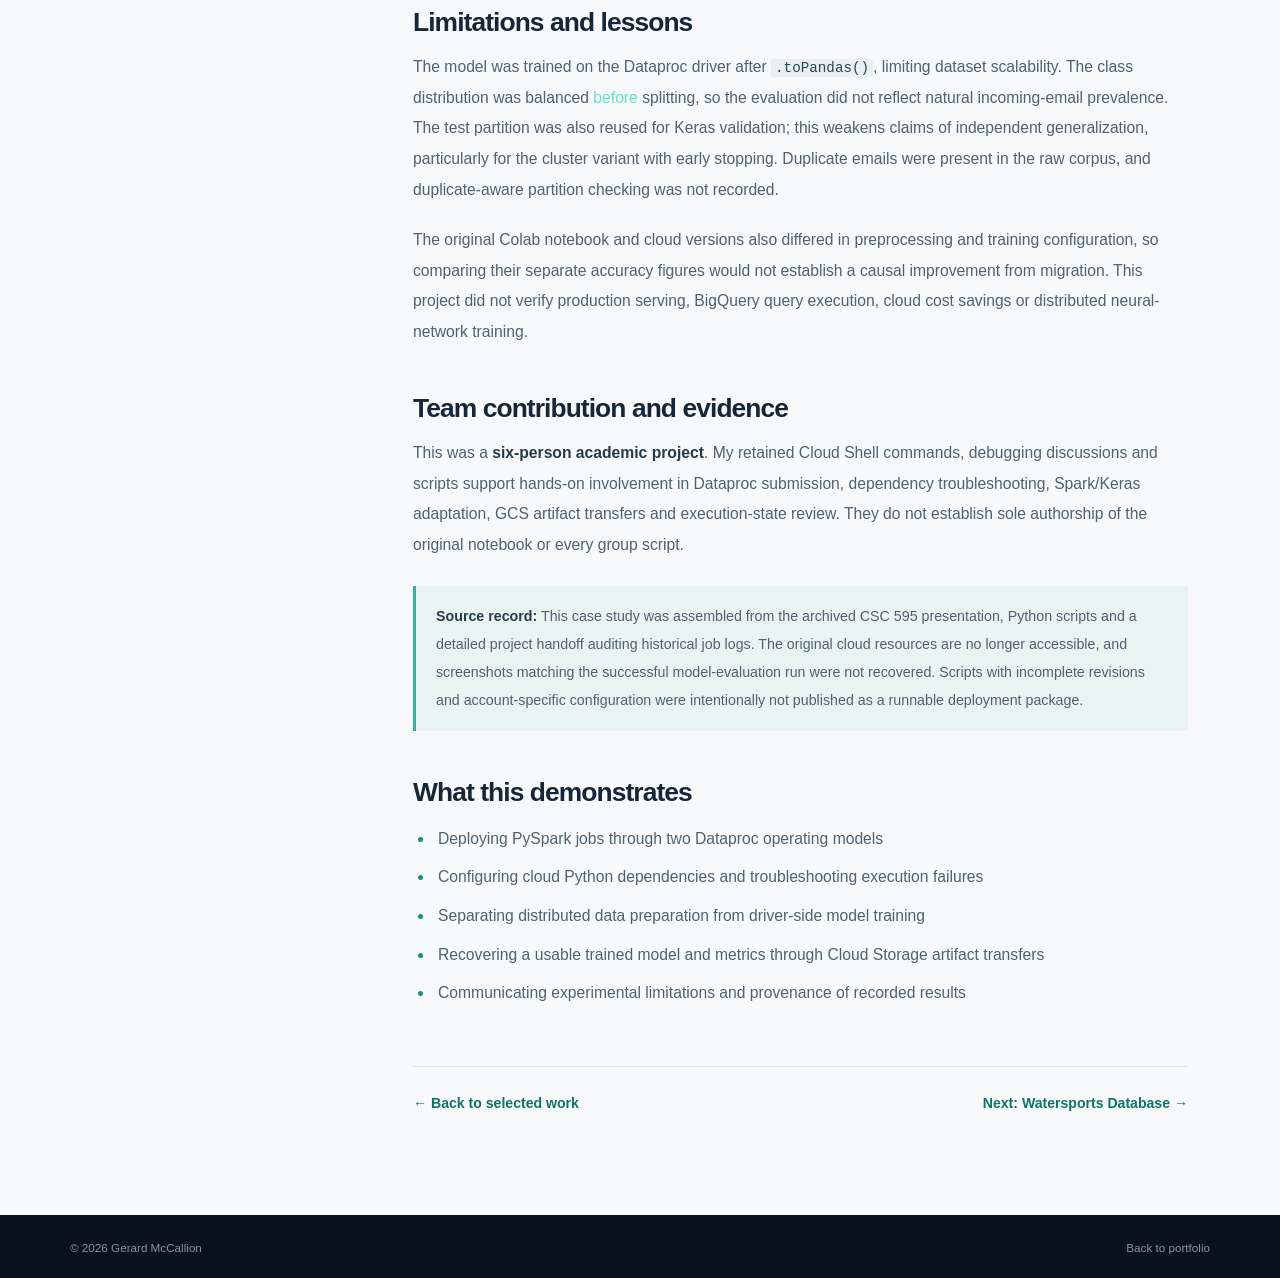
==== commit c19c70c2: "Clarify archived cloud screenshot provenance" ====
--- a/projects/cloud-dataproc.html
+++ b/projects/cloud-dataproc.html
@@ -69,7 +69,7 @@
 
 <h2>Team contribution and evidence</h2>
 <p>This was a <strong>six-person academic project</strong>. My retained Cloud Shell commands, debugging discussions and scripts support hands-on involvement in Dataproc submission, dependency troubleshooting, Spark/Keras adaptation, GCS artifact transfers and execution-state review. They do not establish sole authorship of the original notebook or every group script.</p>
-<p class="editorial-note"><strong>Source record:</strong> This case study was assembled from the archived CSC 595 presentation, Python scripts and a detailed project handoff auditing historical job logs. The original Cloud resources and execution screenshots are no longer available. Scripts with incomplete revisions and account-specific configuration were intentionally not published as a runnable deployment package.</p>
+<p class="editorial-note"><strong>Source record:</strong> This case study was assembled from the archived CSC 595 presentation, Python scripts and a detailed project handoff auditing historical job logs. The original cloud resources are no longer accessible, and screenshots matching the successful model-evaluation run were not recovered. Scripts with incomplete revisions and account-specific configuration were intentionally not published as a runnable deployment package.</p>
 <h2>What this demonstrates</h2><ul class="check-list"><li>Deploying PySpark jobs through two Dataproc operating models</li><li>Configuring cloud Python dependencies and troubleshooting execution failures</li><li>Separating distributed data preparation from driver-side model training</li><li>Recovering a usable trained model and metrics through Cloud Storage artifact transfers</li><li>Communicating experimental limitations and provenance of recorded results</li></ul>
 <div class="case-bottom"><a href="../index.html#work" class="text-link">← Back to selected work</a><a href="watersports-database.html" class="text-link">Next: Watersports Database →</a></div>
 </div></div></section></main><footer class="site-footer"><div class="wrap footer-inner"><span>© <span data-year>2026</span> Gerard McCallion</span><a href="../index.html">Back to portfolio</a></div></footer></body></html>
--- a/assets/styles.css
+++ b/assets/styles.css
@@ -61,3 +61,53 @@
 .solar-sample-figure a:focus-visible{outline:3px solid #098878;outline-offset:-3px}
 .case-content .solar-image-note{border-left:3px solid #94b5c2;background:#f1f7f9;padding:15px 18px;font-size:.84rem;line-height:1.75;color:#4b6471;margin:13px 0 28px;overflow-wrap:anywhere}
 @media(max-width:650px){.solar-sample-gallery{gap:18px}.solar-sample-figure figcaption{padding:13px 15px}}
+
+
+/* Cloud Dataproc case study: data flow with an explicit Spark → driver boundary */
+.cloud-pipeline{width:100%;max-width:100%;min-width:0;display:flex;flex-direction:column;align-items:stretch;gap:0;padding:22px;border:1px solid #cfe0e6;border-radius:12px;background:#edf4f6;margin:27px 0 12px}
+.cloud-stage{border:1px solid #b8d5d7;border-radius:9px;background:#fff;padding:14px 18px;text-align:center;min-width:0;overflow-wrap:anywhere}
+.cloud-stage-tag{display:block;color:#14796f;font-size:.65rem;font-weight:800;letter-spacing:.1em;margin-bottom:5px}
+.cloud-stage strong{display:block;font-size:.98rem;color:#1b4050}
+.cloud-stage small{display:block;font-size:.79rem;line-height:1.55;color:#56737d;margin-top:4px}
+.cloud-branches{display:grid;grid-template-columns:repeat(2,minmax(0,1fr));gap:12px}
+.cloud-branches .cloud-stage{background:#153547;border-color:#2d6870}
+.cloud-branches .cloud-stage strong{color:#fff}
+.cloud-branches .cloud-stage small{color:#bddee1}
+.cloud-branches .cloud-stage-tag{color:#80e1d0}
+.cloud-arrow{font-size:.83rem;font-weight:800;color:#087c73;text-align:center;padding:4px 0}
+.cloud-stage-driver{background:#e3f5f1;border-color:#79b6aa}
+.confusion-panel{min-width:0;margin:26px 0;border:1px solid #d0e1e4;border-radius:10px;background:#fff;padding:21px;overflow-x:auto}
+.confusion-panel .mini-label{margin-bottom:14px}
+.confusion-table{border-collapse:separate;border-spacing:5px;width:100%;min-width:360px}
+.confusion-table caption{text-align:left;color:#657b87;font-size:.78rem;margin-bottom:11px}
+.confusion-table th{font-size:.79rem;color:#426274;text-align:center;padding:9px 7px}
+.confusion-table tbody th{text-align:left;white-space:nowrap}
+.confusion-table td{width:40%;text-align:center;border-radius:6px;padding:18px 5px 17px}
+.confusion-table td strong{display:block;font-size:1.95rem;line-height:1.2;color:#134f4b}
+.confusion-table td span{display:block;color:#47716e;font-size:.69rem;margin-top:5px}
+.confusion-table td.cm-correct{background:#d7f0e9}
+.confusion-table td.cm-error{background:#f3ebe1}
+.confusion-table td.cm-error strong{color:#765323}
+.confusion-panel .case-gallery-note{margin:14px 0 0}
+
+/* Database relationship diagram: redrawn from the original Workbench schema */
+.db-diagram{min-width:0;max-width:100%;margin:24px 0 12px;padding:21px 17px;background:#eff6f7;border:1px solid #d0e2e6;border-radius:11px}
+.db-relations{display:grid;grid-template-columns:repeat(3,minmax(0,1fr));gap:11px}
+.db-entity{min-width:0;background:#fff;border:1px solid #bbd3d9;border-radius:7px;overflow:hidden;box-shadow:0 4px 16px rgba(20,55,72,.035)}
+.db-entity-name{padding:8px 11px;background:#234556;color:#fff;font-size:.88rem;font-weight:760;letter-spacing:.01em}
+.db-entity-fields{font-size:.72rem;color:#3c6070;line-height:1.8;padding:10px;overflow-wrap:anywhere}
+.db-entity-fields b{color:#0e8777;font-size:.69rem}
+.db-connector{text-align:center;color:#13796c;font-size:2.3rem;font-weight:650;line-height:1;padding:10px 0 8px;letter-spacing:1.1em}
+.db-rental{width:min(100%,480px);margin:auto;border-color:#67a79e}
+.db-rental .db-entity-name{background:#126c69}
+.db-rental .db-entity-fields{font-size:.77rem}
+
+/* Compact additional-project preview beneath selected-work cards */
+.additional-project{margin-top:24px;display:grid;grid-template-columns:180px minmax(0,1fr);gap:26px;align-items:center;padding:27px 32px;border:1px solid #d7e3e7;border-radius:13px;background:#eaf2f3}
+.additional-project-label{font-size:.7rem;font-weight:800;letter-spacing:.115em;color:#16796f}
+.additional-project-copy{min-width:0}
+.additional-project h3{font-size:1.38rem;margin:4px 0 7px}
+.additional-project p{font-size:.87rem;line-height:1.7;color:#536b79;margin:0 0 12px}
+.additional-project .chip-row{margin:0 0 12px}
+@media(max-width:700px){.cloud-pipeline{padding:11px}.cloud-stage{padding:12px 9px}.cloud-branches{gap:7px}.cloud-stage strong{font-size:.86rem}.cloud-stage small{font-size:.72rem}.confusion-panel{padding:10px}.db-diagram{padding:11px 8px}.db-relations{gap:5px}.db-entity-name{padding:7px 6px;font-size:.7rem}.db-entity-fields{font-size:.61rem;padding:7px 5px}.db-connector{font-size:1.75rem}.additional-project{grid-template-columns:1fr;gap:8px;padding:22px}}
+@media(max-width:420px){.confusion-table{min-width:300px}.confusion-table th{font-size:.65rem}.confusion-table td strong{font-size:1.55rem}.confusion-table td span{font-size:.61rem}.db-entity-fields{font-size:.58rem}.db-rental .db-entity-fields{font-size:.68rem}}
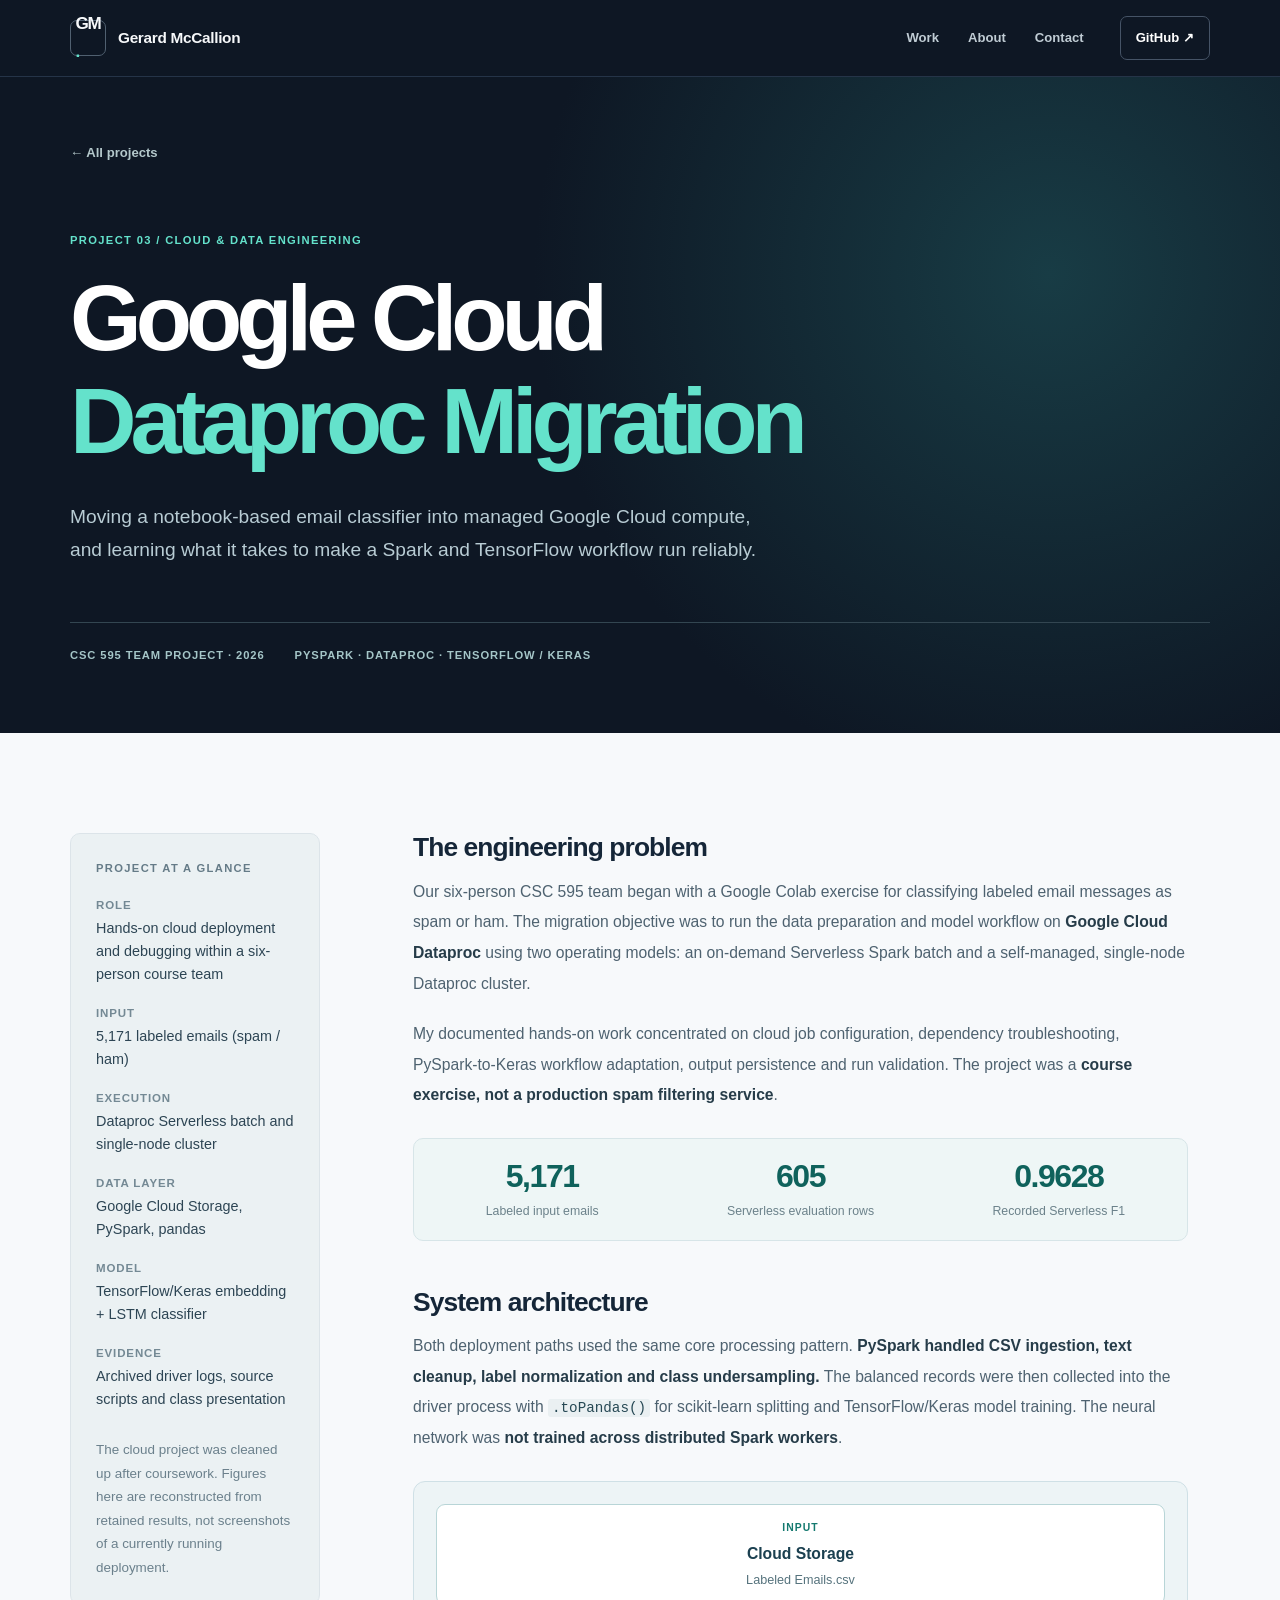
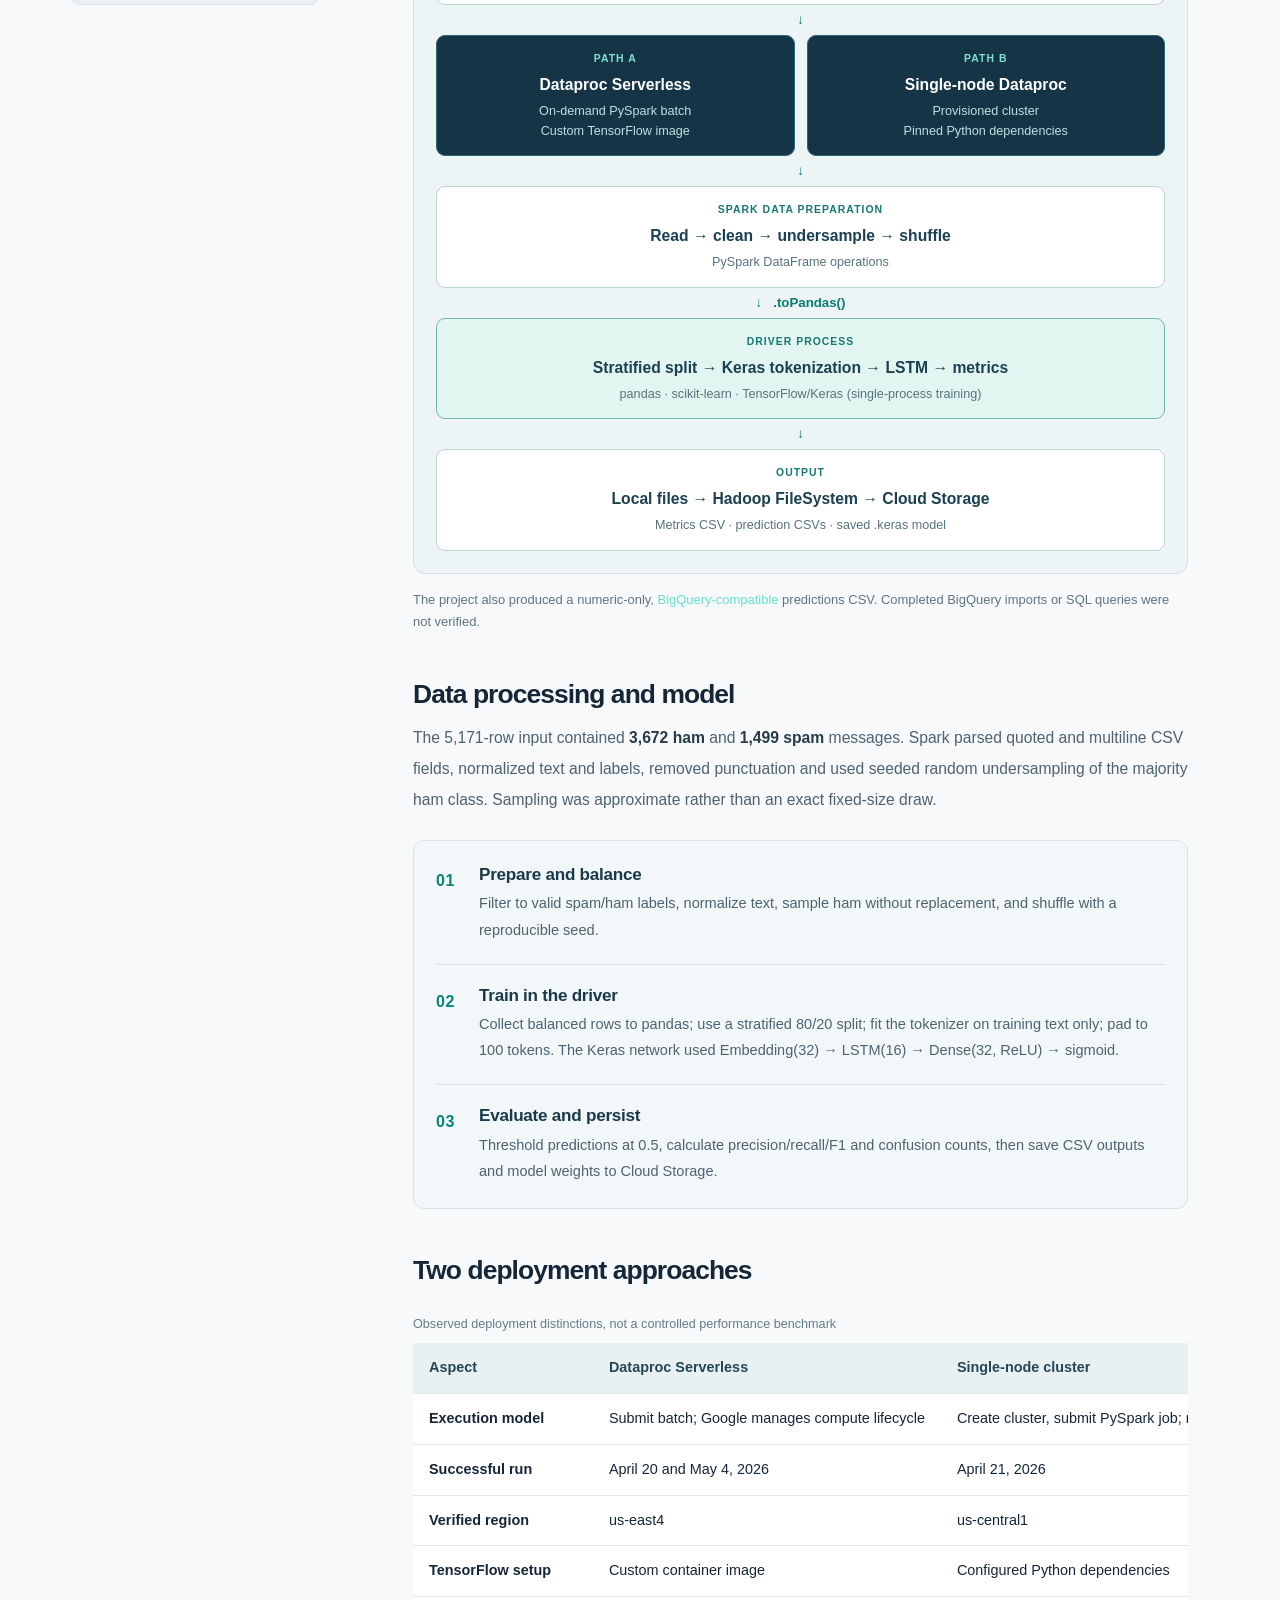
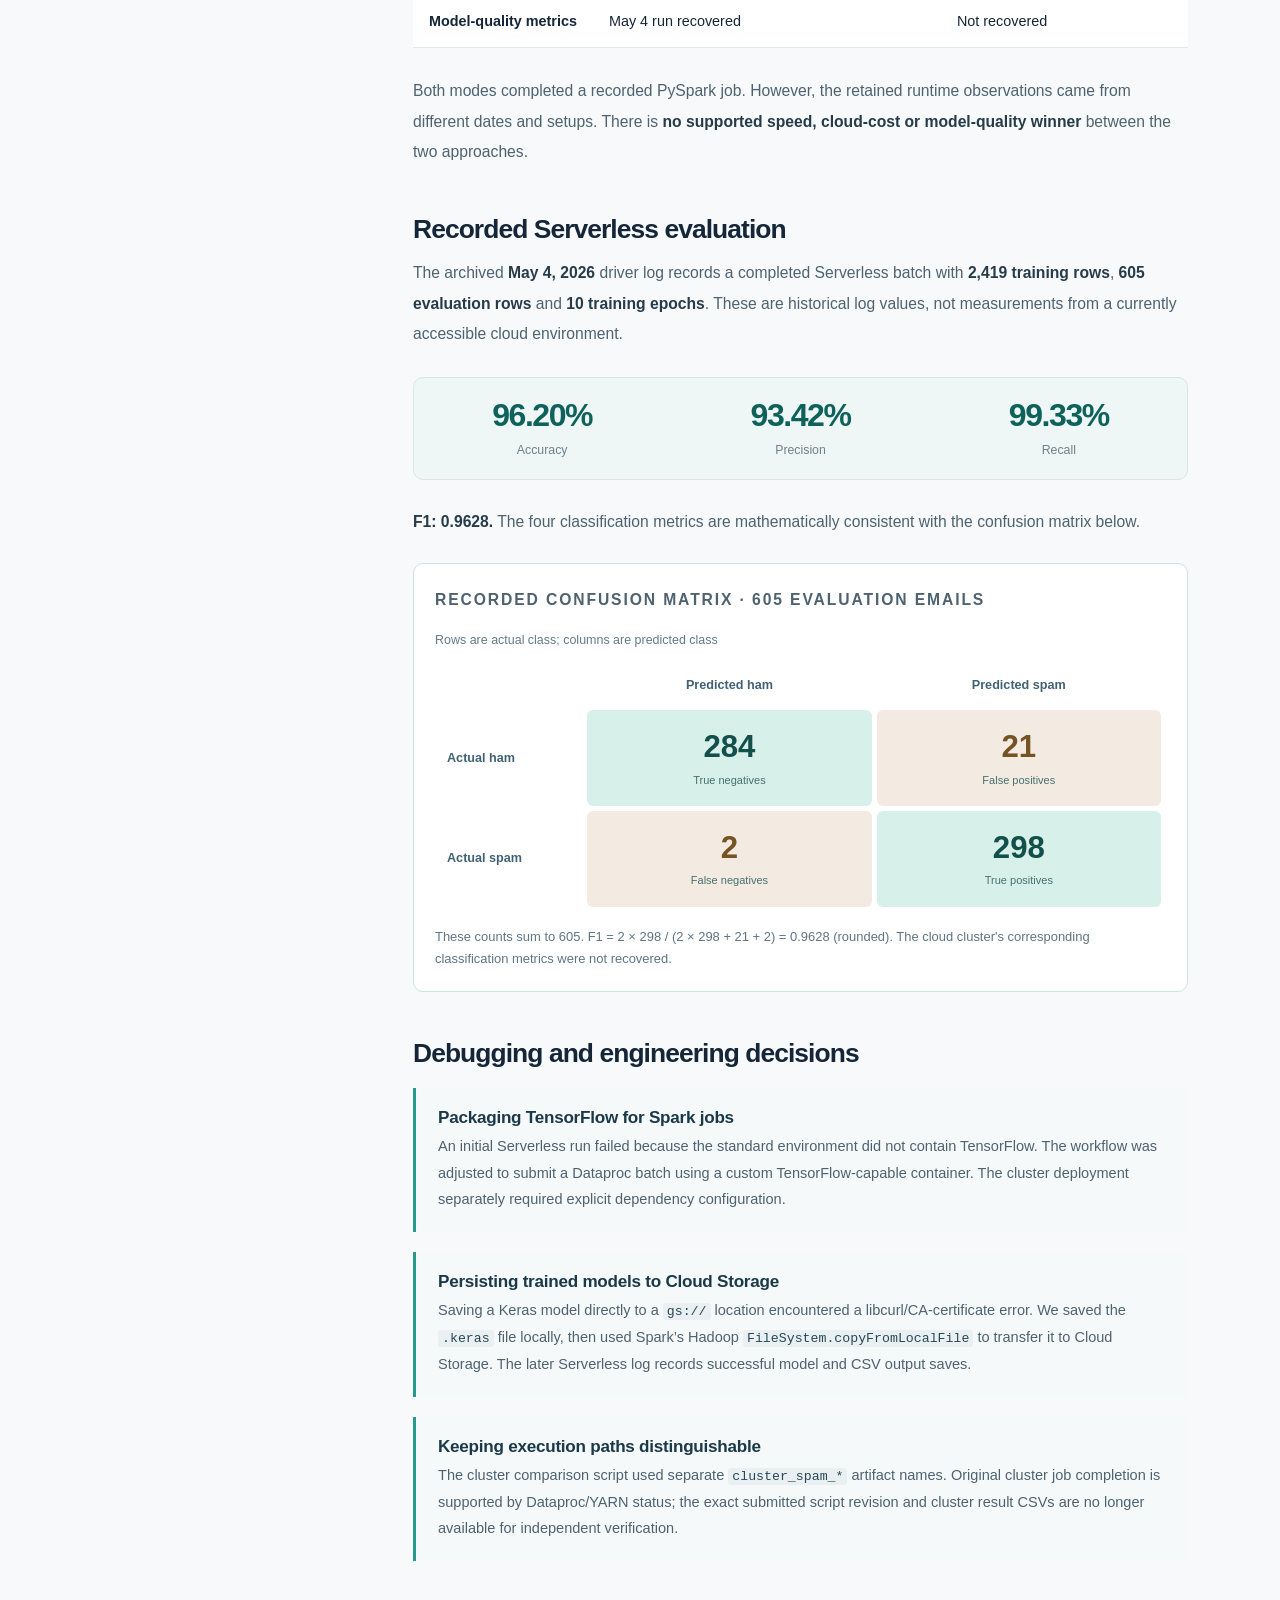
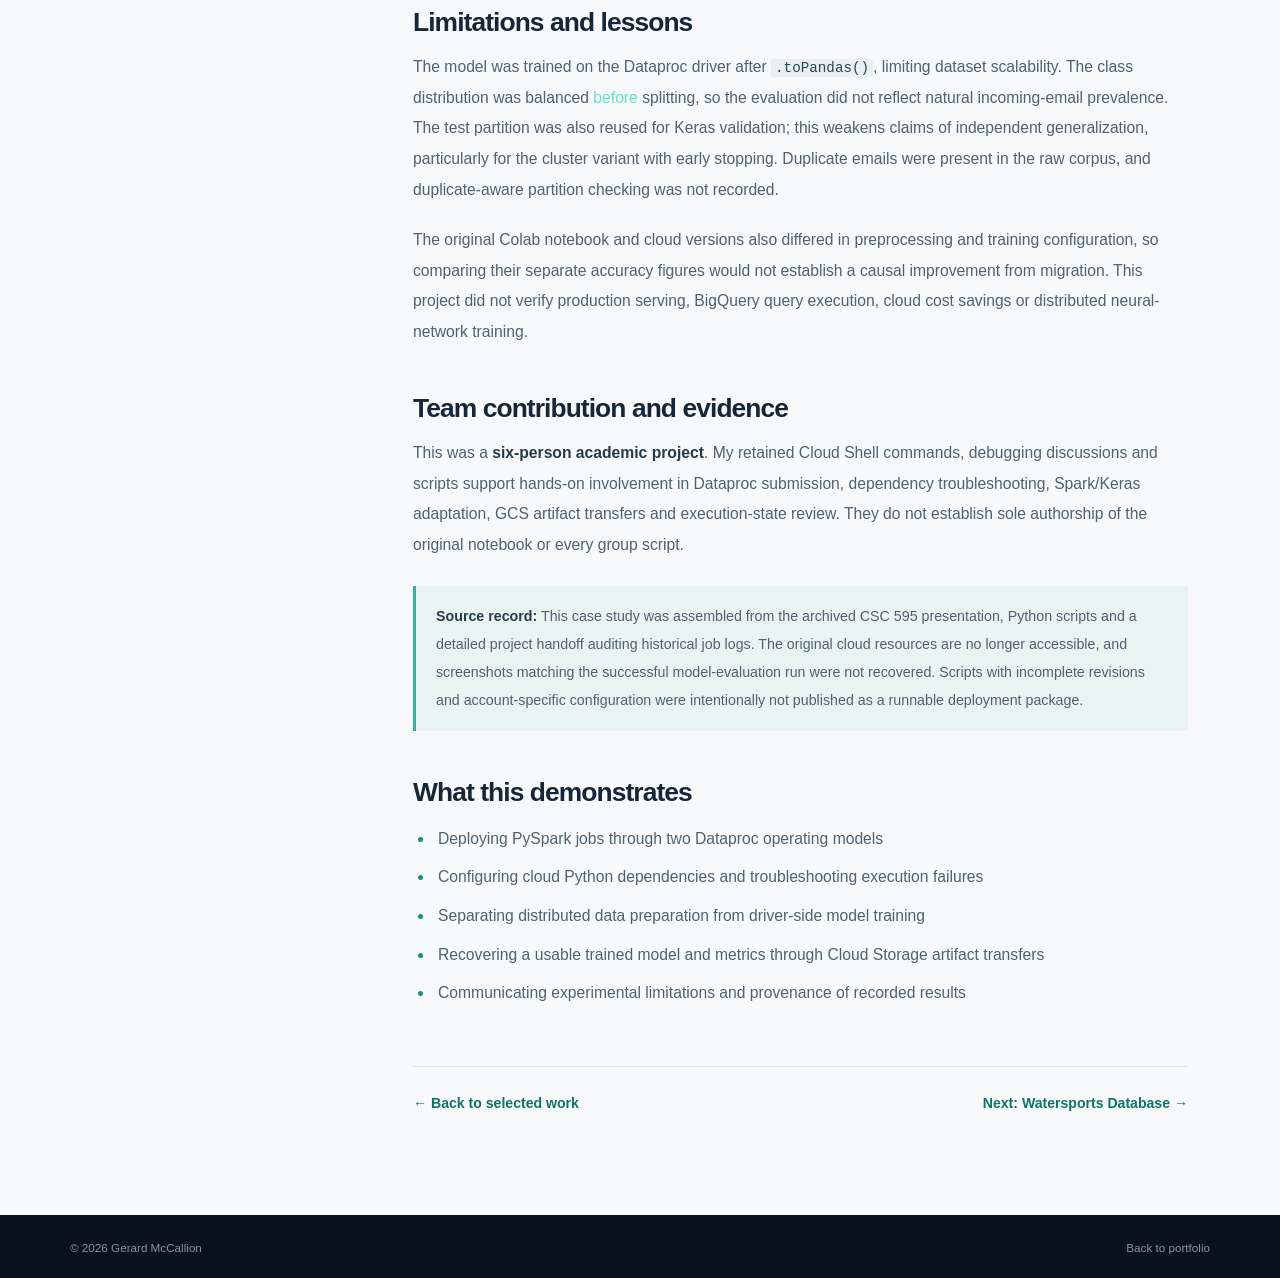
==== commit 7923e39b: "Unify heading punctuation and refine professional visual rhythm" ====
--- a/projects/cloud-dataproc.html
+++ b/projects/cloud-dataproc.html
@@ -1,7 +1,7 @@
 <!doctype html>
 <html lang="en"><head><meta charset="utf-8"><meta name="viewport" content="width=device-width, initial-scale=1"><meta name="theme-color" content="#0e1724"><meta name="description" content="Case study: a six-person CSC 595 email spam classification workload migrated from Colab to Dataproc Serverless and a single-node cluster, with verified historical Serverless metrics."><title>Google Cloud Dataproc Migration | Gerard McCallion</title><link rel="icon" type="image/svg+xml" href="../assets/favicon.svg"><link rel="stylesheet" href="../assets/styles.css"><script src="../assets/main.js" defer></script></head>
 <body class="case-study-page"><a class="skip-link" href="#main">Skip to main content</a><header class="site-header"><div class="wrap nav-inner"><a class="brand" href="../index.html"><span class="brand-mark">GM<span class="brand-dot">.</span></span><span>Gerard McCallion</span></a><nav class="primary-nav" aria-label="Main navigation"><a href="../index.html#work">Work</a><a href="../index.html#about">About</a><a href="../index.html#contact">Contact</a></nav><a class="header-github" href="https://github.com/Arpoaxis" target="_blank" rel="noopener noreferrer">GitHub ↗</a></div></header>
-<main id="main"><section class="case-hero"><div class="wrap"><a class="back-link" href="../index.html#work">← All projects</a><p class="kicker kicker-light">PROJECT 03 / CLOUD & DATA ENGINEERING</p><h1>Google Cloud<br><em>Dataproc Migration.</em></h1><p class="case-lede">Moving a notebook-based email classifier into managed Google Cloud compute, and learning what it takes to make a Spark and TensorFlow workflow run reliably.</p><div class="case-header-meta"><span>CSC 595 TEAM PROJECT · 2026</span><span>PYSPARK · DATAPROC · TENSORFLOW / KERAS</span></div></div></section>
+<main id="main"><section class="case-hero"><div class="wrap"><a class="back-link" href="../index.html#work">← All projects</a><p class="kicker kicker-light">PROJECT 03 / CLOUD & DATA ENGINEERING</p><h1>Google Cloud<br><em>Dataproc Migration</em></h1><p class="case-lede">Moving a notebook-based email classifier into managed Google Cloud compute, and learning what it takes to make a Spark and TensorFlow workflow run reliably.</p><div class="case-header-meta"><span>CSC 595 TEAM PROJECT · 2026</span><span>PYSPARK · DATAPROC · TENSORFLOW / KERAS</span></div></div></section>
 <section class="section case-body"><div class="wrap case-layout"><aside class="case-aside"><p class="mini-label">PROJECT AT A GLANCE</p><dl>
 <dt>Role</dt><dd>Hands-on cloud deployment and debugging within a six-person course team</dd>
 <dt>Input</dt><dd>5,171 labeled emails (spam / ham)</dd>
